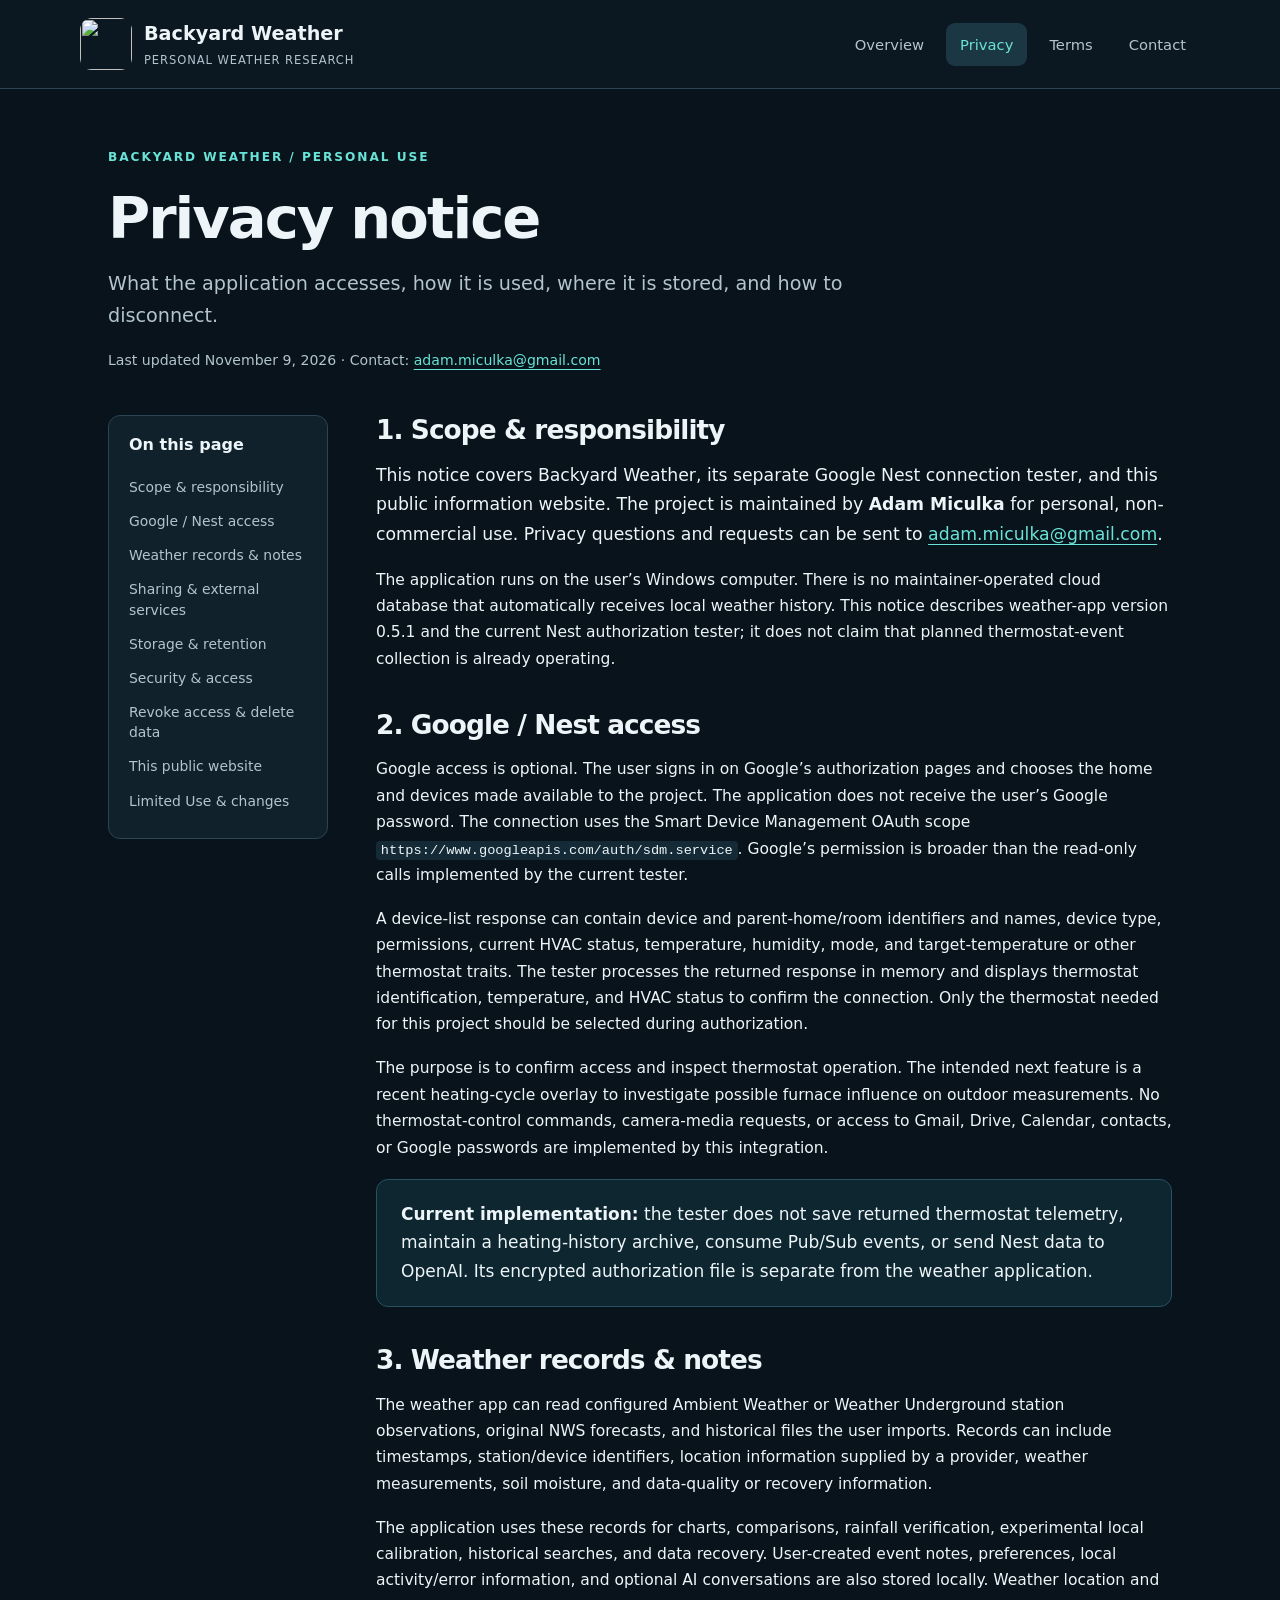
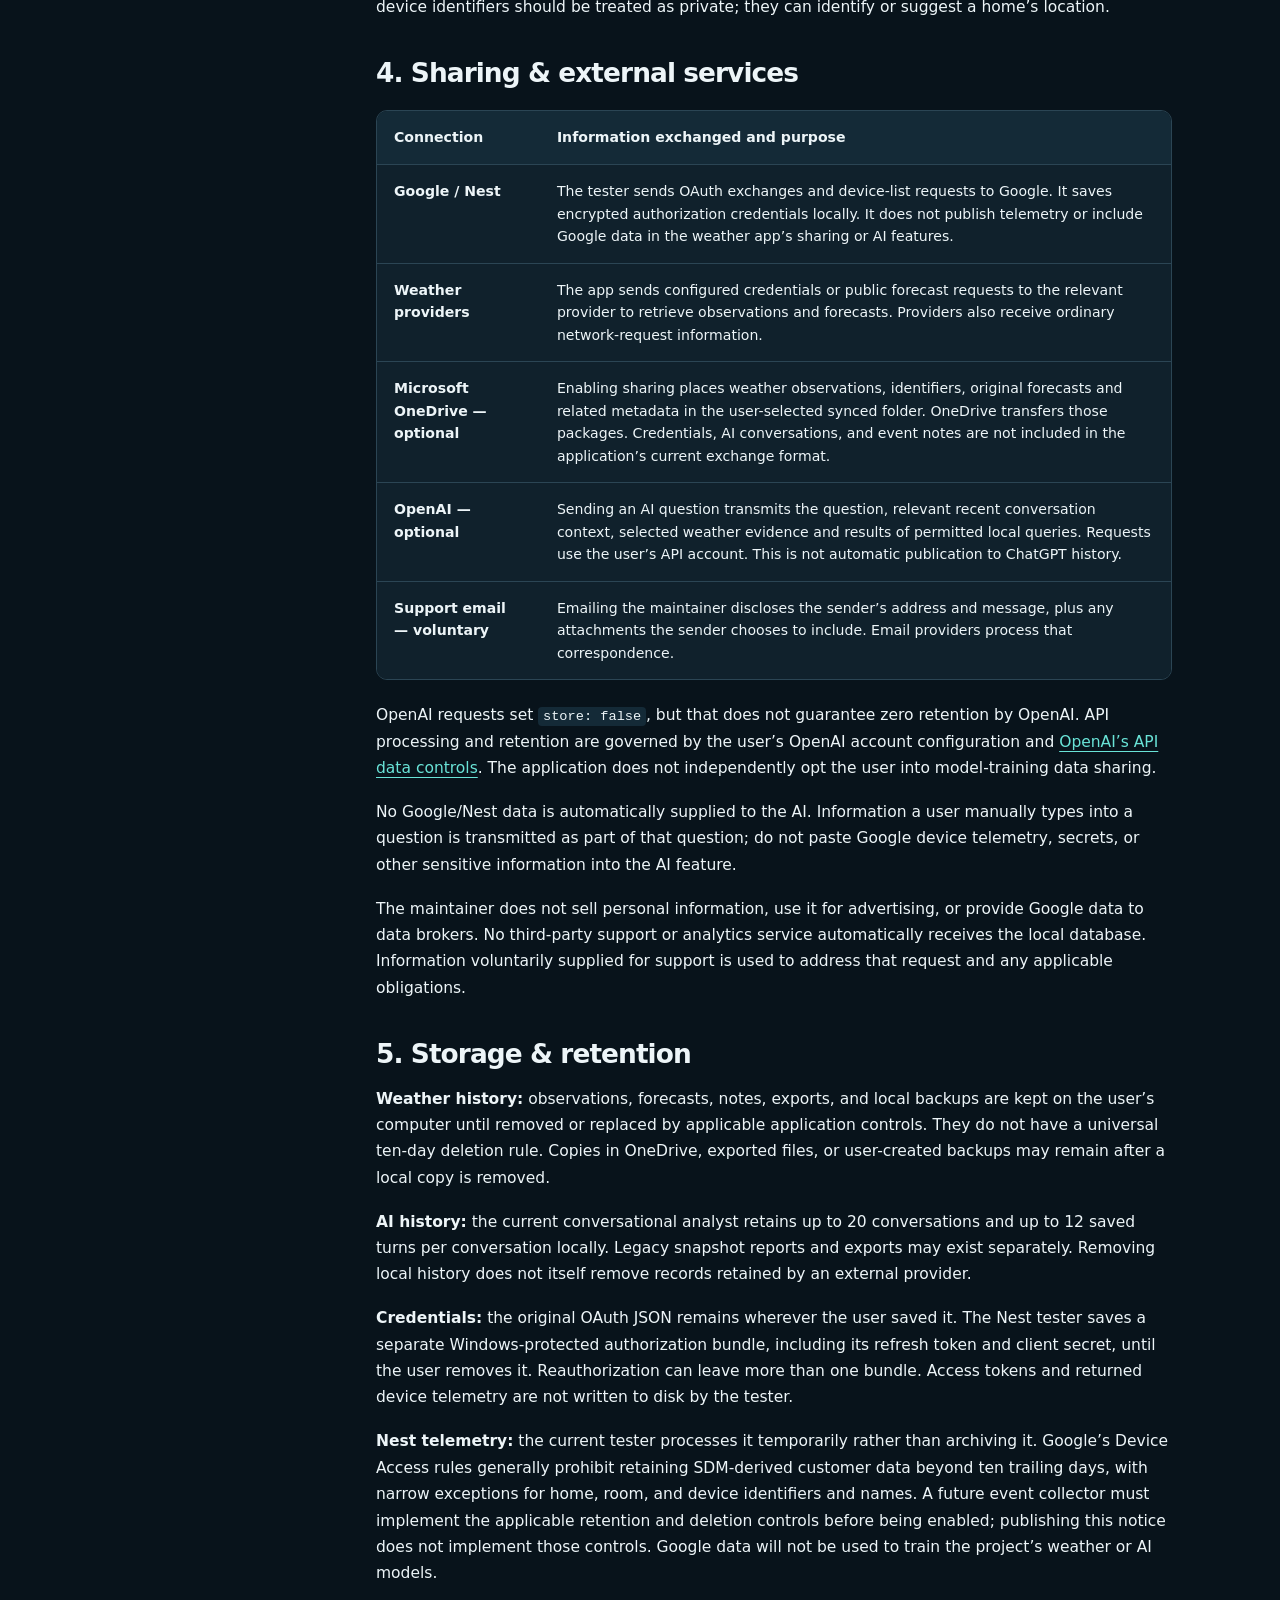
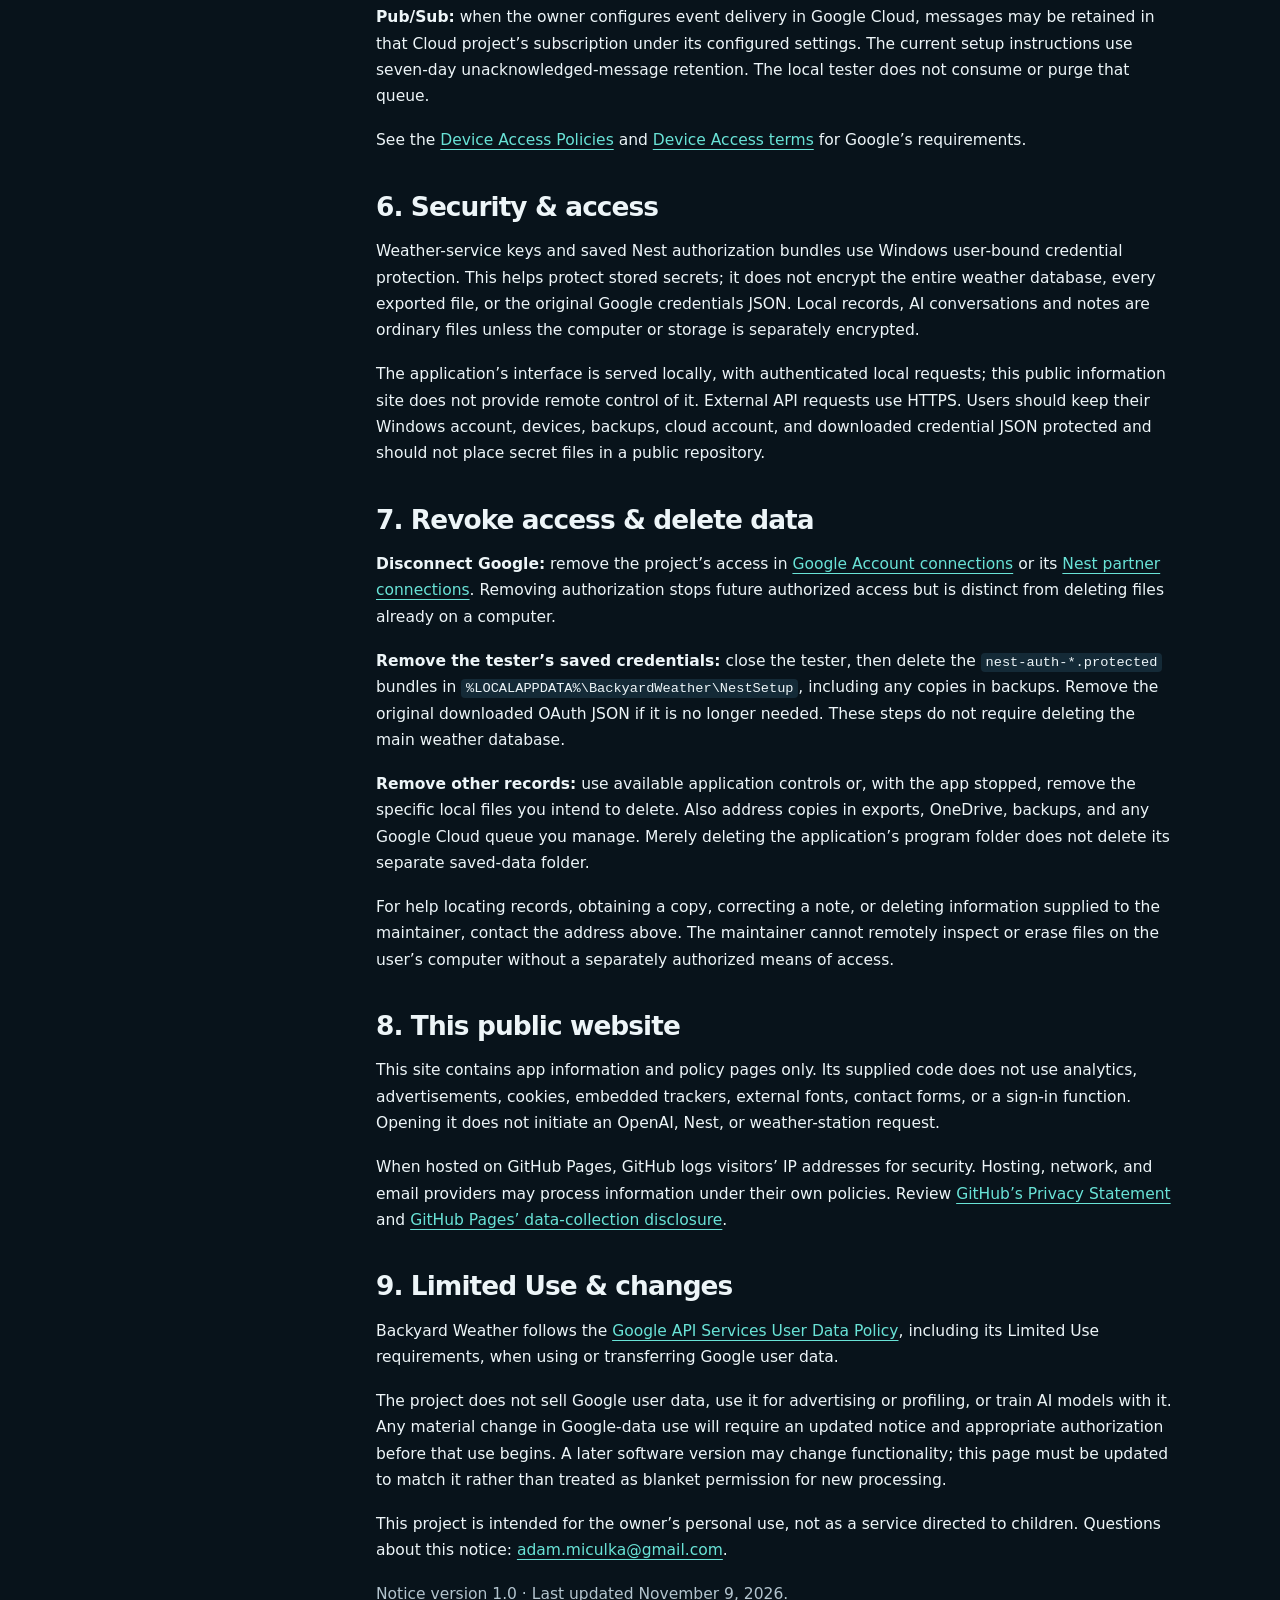
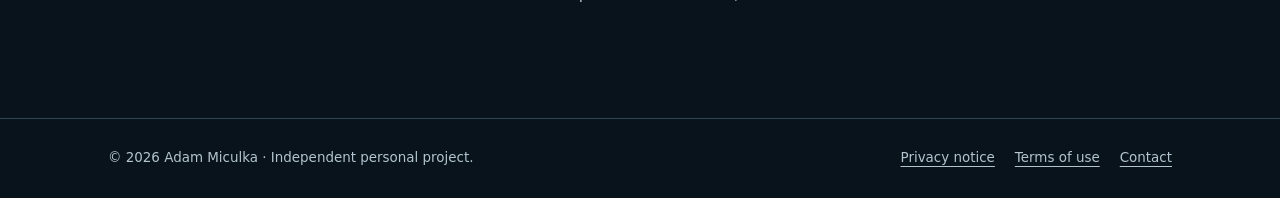
==== docs/privacy.html @ 98e19b98 "Add application-specific privacy notice and Google data disclosures" ====
<!doctype html>
<html lang="en">
<head>
<meta charset="utf-8">
<meta name="viewport" content="width=device-width, initial-scale=1">
<meta name="referrer" content="strict-origin-when-cross-origin">
<meta name="color-scheme" content="dark">
<meta name="description" content="Privacy practices for Backyard Weather, the personal Nest connection tester, optional OpenAI analysis and OneDrive weather-record sharing.">
<!-- SEARCH_CONSOLE_VERIFICATION: add only your actual Google verification meta tag here if using that method. -->
<title>Privacy notice · Backyard Weather</title>
<link rel="icon" type="image/webp" href="assets/backyard-weather-logo.webp">
<link rel="stylesheet" href="assets/site.css">
</head>
<body>
<a class="skip" href="#main">Skip to content</a>
<header><div class="bar"><a class="brand" href="index.html"><img src="assets/backyard-weather-logo.webp" width="52" height="52" alt=""><span>Backyard Weather<small>Personal weather research</small></span></a><nav class="nav" aria-label="Main navigation"><a href="index.html">Overview</a><a href="privacy.html" aria-current="page">Privacy</a><a href="terms.html">Terms</a><a href="index.html#contact">Contact</a></nav></div></header>
<main id="main"><div class="pagehead"><p class="eyebrow">Backyard Weather / Personal use</p><h1>Privacy notice</h1><p class="lead">What the application accesses, how it is used, where it is stored, and how to disconnect.</p><p class="meta">Last updated November 9, 2026 · Contact: <a href="mailto:adam.miculka@gmail.com">adam.miculka@gmail.com</a></p></div><div class="legal-layout"><aside class="toc" aria-label="On this page"><h2>On this page</h2><a href="#scope">Scope &amp; responsibility</a><a href="#google-data">Google / Nest access</a><a href="#weather-data">Weather records &amp; notes</a><a href="#sharing">Sharing &amp; external services</a><a href="#retention">Storage &amp; retention</a><a href="#security">Security &amp; access</a><a href="#choices">Revoke access &amp; delete data</a><a href="#website">This public website</a><a href="#limited-use">Limited Use &amp; changes</a></aside><article class="prose"><section id="scope" aria-labelledby="scope-heading"><h2 id="scope-heading">1. Scope &amp; responsibility</h2><p class="intro">This notice covers Backyard Weather, its separate Google Nest connection tester, and this public information website. The project is maintained by <strong>Adam Miculka</strong> for personal, non-commercial use. Privacy questions and requests can be sent to <a href="mailto:adam.miculka@gmail.com">adam.miculka@gmail.com</a>.</p><p>The application runs on the user’s Windows computer. There is no maintainer-operated cloud database that automatically receives local weather history. This notice describes weather-app version 0.5.1 and the current Nest authorization tester; it does not claim that planned thermostat-event collection is already operating.</p></section><section id="google-data" aria-labelledby="google-data-heading"><h2 id="google-data-heading">2. Google / Nest access</h2><p>Google access is optional. The user signs in on Google’s authorization pages and chooses the home and devices made available to the project. The application does not receive the user’s Google password. The connection uses the Smart Device Management OAuth scope <code>https://www.googleapis.com/auth/sdm.service</code>. Google’s permission is broader than the read-only calls implemented by the current tester.</p><p>A device-list response can contain device and parent-home/room identifiers and names, device type, permissions, current HVAC status, temperature, humidity, mode, and target-temperature or other thermostat traits. The tester processes the returned response in memory and displays thermostat identification, temperature, and HVAC status to confirm the connection. Only the thermostat needed for this project should be selected during authorization.</p><p>The purpose is to confirm access and inspect thermostat operation. The intended next feature is a recent heating-cycle overlay to investigate possible furnace influence on outdoor measurements. No thermostat-control commands, camera-media requests, or access to Gmail, Drive, Calendar, contacts, or Google passwords are implemented by this integration.</p><div class="note"><strong>Current implementation:</strong> the tester does not save returned thermostat telemetry, maintain a heating-history archive, consume Pub/Sub events, or send Nest data to OpenAI. Its encrypted authorization file is separate from the weather application.</div></section><section id="weather-data" aria-labelledby="weather-data-heading"><h2 id="weather-data-heading">3. Weather records &amp; notes</h2><p>The weather app can read configured Ambient Weather or Weather Underground station observations, original NWS forecasts, and historical files the user imports. Records can include timestamps, station/device identifiers, location information supplied by a provider, weather measurements, soil moisture, and data-quality or recovery information.</p><p>The application uses these records for charts, comparisons, rainfall verification, experimental local calibration, historical searches, and data recovery. User-created event notes, preferences, local activity/error information, and optional AI conversations are also stored locally. Weather location and device identifiers should be treated as private; they can identify or suggest a home’s location.</p></section><section id="sharing" aria-labelledby="sharing-heading"><h2 id="sharing-heading">4. Sharing &amp; external services</h2><div class="table-wrap"><table><thead><tr><th scope="col">Connection</th><th scope="col">Information exchanged and purpose</th></tr></thead><tbody>
<tr><td><strong>Google / Nest</strong></td><td>The tester sends OAuth exchanges and device-list requests to Google. It saves encrypted authorization credentials locally. It does not publish telemetry or include Google data in the weather app’s sharing or AI features.</td></tr>
<tr><td><strong>Weather providers</strong></td><td>The app sends configured credentials or public forecast requests to the relevant provider to retrieve observations and forecasts. Providers also receive ordinary network-request information.</td></tr>
<tr><td><strong>Microsoft OneDrive — optional</strong></td><td>Enabling sharing places weather observations, identifiers, original forecasts and related metadata in the user-selected synced folder. OneDrive transfers those packages. Credentials, AI conversations, and event notes are not included in the application’s current exchange format.</td></tr>
<tr><td><strong>OpenAI — optional</strong></td><td>Sending an AI question transmits the question, relevant recent conversation context, selected weather evidence and results of permitted local queries. Requests use the user’s API account. This is not automatic publication to ChatGPT history.</td></tr>
<tr><td><strong>Support email — voluntary</strong></td><td>Emailing the maintainer discloses the sender’s address and message, plus any attachments the sender chooses to include. Email providers process that correspondence.</td></tr>
</tbody></table></div><p>OpenAI requests set <code>store: false</code>, but that does not guarantee zero retention by OpenAI. API processing and retention are governed by the user’s OpenAI account configuration and <a href="https://developers.openai.com/api/docs/guides/your-data">OpenAI’s API data controls</a>. The application does not independently opt the user into model-training data sharing.</p><p>No Google/Nest data is automatically supplied to the AI. Information a user manually types into a question is transmitted as part of that question; do not paste Google device telemetry, secrets, or other sensitive information into the AI feature.</p><p>The maintainer does not sell personal information, use it for advertising, or provide Google data to data brokers. No third-party support or analytics service automatically receives the local database. Information voluntarily supplied for support is used to address that request and any applicable obligations.</p></section><section id="retention" aria-labelledby="retention-heading"><h2 id="retention-heading">5. Storage &amp; retention</h2><p><strong>Weather history:</strong> observations, forecasts, notes, exports, and local backups are kept on the user’s computer until removed or replaced by applicable application controls. They do not have a universal ten-day deletion rule. Copies in OneDrive, exported files, or user-created backups may remain after a local copy is removed.</p><p><strong>AI history:</strong> the current conversational analyst retains up to 20 conversations and up to 12 saved turns per conversation locally. Legacy snapshot reports and exports may exist separately. Removing local history does not itself remove records retained by an external provider.</p><p><strong>Credentials:</strong> the original OAuth JSON remains wherever the user saved it. The Nest tester saves a separate Windows-protected authorization bundle, including its refresh token and client secret, until the user removes it. Reauthorization can leave more than one bundle. Access tokens and returned device telemetry are not written to disk by the tester.</p><p><strong>Nest telemetry:</strong> the current tester processes it temporarily rather than archiving it. Google’s Device Access rules generally prohibit retaining SDM-derived customer data beyond ten trailing days, with narrow exceptions for home, room, and device identifiers and names. A future event collector must implement the applicable retention and deletion controls before being enabled; publishing this notice does not implement those controls. Google data will not be used to train the project’s weather or AI models.</p><p><strong>Pub/Sub:</strong> when the owner configures event delivery in Google Cloud, messages may be retained in that Cloud project’s subscription under its configured settings. The current setup instructions use seven-day unacknowledged-message retention. The local tester does not consume or purge that queue.</p><p>See the <a href="https://developers.google.com/nest/device-access/policies">Device Access Policies</a> and <a href="https://developers.google.com/nest/device-access/project/tos">Device Access terms</a> for Google’s requirements.</p></section><section id="security" aria-labelledby="security-heading"><h2 id="security-heading">6. Security &amp; access</h2><p>Weather-service keys and saved Nest authorization bundles use Windows user-bound credential protection. This helps protect stored secrets; it does not encrypt the entire weather database, every exported file, or the original Google credentials JSON. Local records, AI conversations and notes are ordinary files unless the computer or storage is separately encrypted.</p><p>The application’s interface is served locally, with authenticated local requests; this public information site does not provide remote control of it. External API requests use HTTPS. Users should keep their Windows account, devices, backups, cloud account, and downloaded credential JSON protected and should not place secret files in a public repository.</p></section><section id="choices" aria-labelledby="choices-heading"><h2 id="choices-heading">7. Revoke access &amp; delete data</h2><p><strong>Disconnect Google:</strong> remove the project’s access in <a href="https://myaccount.google.com/connections">Google Account connections</a> or its <a href="https://nestservices.google.com/partnerconnections">Nest partner connections</a>. Removing authorization stops future authorized access but is distinct from deleting files already on a computer.</p><p><strong>Remove the tester’s saved credentials:</strong> close the tester, then delete the <code>nest-auth-*.protected</code> bundles in <code>%LOCALAPPDATA%\BackyardWeather\NestSetup</code>, including any copies in backups. Remove the original downloaded OAuth JSON if it is no longer needed. These steps do not require deleting the main weather database.</p><p><strong>Remove other records:</strong> use available application controls or, with the app stopped, remove the specific local files you intend to delete. Also address copies in exports, OneDrive, backups, and any Google Cloud queue you manage. Merely deleting the application’s program folder does not delete its separate saved-data folder.</p><p>For help locating records, obtaining a copy, correcting a note, or deleting information supplied to the maintainer, contact the address above. The maintainer cannot remotely inspect or erase files on the user’s computer without a separately authorized means of access.</p></section><section id="website" aria-labelledby="website-heading"><h2 id="website-heading">8. This public website</h2><p>This site contains app information and policy pages only. Its supplied code does not use analytics, advertisements, cookies, embedded trackers, external fonts, contact forms, or a sign-in function. Opening it does not initiate an OpenAI, Nest, or weather-station request.</p><p>When hosted on GitHub Pages, GitHub logs visitors’ IP addresses for security. Hosting, network, and email providers may process information under their own policies. Review <a href="https://docs.github.com/en/site-policy/privacy-policies/github-general-privacy-statement">GitHub’s Privacy Statement</a> and <a href="https://docs.github.com/en/pages/getting-started-with-github-pages/what-is-github-pages#data-collection">GitHub Pages’ data-collection disclosure</a>.</p></section><section id="limited-use" aria-labelledby="limited-use-heading"><h2 id="limited-use-heading">9. Limited Use &amp; changes</h2><p>Backyard Weather follows the <a href="https://developers.google.com/terms/api-services-user-data-policy">Google API Services User Data Policy</a>, including its Limited Use requirements, when using or transferring Google user data.</p><p>The project does not sell Google user data, use it for advertising or profiling, or train AI models with it. Any material change in Google-data use will require an updated notice and appropriate authorization before that use begins. A later software version may change functionality; this page must be updated to match it rather than treated as blanket permission for new processing.</p><p>This project is intended for the owner’s personal use, not as a service directed to children. Questions about this notice: <a href="mailto:adam.miculka@gmail.com">adam.miculka@gmail.com</a>.</p><p class="small muted">Notice version 1.0 · Last updated November 9, 2026.</p></section></article></div></main>
<footer><div class="inner"><span>© 2026 Adam Miculka · Independent personal project.</span><nav class="footlinks" aria-label="Footer navigation"><a href="privacy.html">Privacy notice</a><a href="terms.html">Terms of use</a><a href="index.html#contact">Contact</a></nav></div></footer>
</body></html>
---- docs/assets/site.css ----
:root{color-scheme:dark;--bg:#08131b;--panel:#10212c;--panel2:#142a37;--text:#edf5f8;--muted:#b3c4ce;--line:#2b4554;--accent:#69e3d7;--accent2:#8dd0ff;--warm:#f3ce8c;--shadow:0 24px 70px #0003}
*{box-sizing:border-box}html{scroll-behavior:smooth;scroll-padding-top:100px}body{margin:0;background:var(--bg);color:var(--text);font-family:Inter,ui-sans-serif,system-ui,-apple-system,"Segoe UI",sans-serif;line-height:1.7;font-size:17px}a{color:var(--accent);text-decoration-thickness:1px;text-underline-offset:4px}a:hover{text-decoration-thickness:2px}a:focus-visible,button:focus-visible,summary:focus-visible,input:focus-visible{outline:3px solid var(--warm);outline-offset:5px;border-radius:4px}img{max-width:100%;height:auto}p{margin:0 0 1.1rem}strong{font-weight:650}h1,h2,h3{line-height:1.15;letter-spacing:-.035em;margin:0 0 1rem}h1{font-size:clamp(2.5rem,5.4vw,4.5rem);max-width:900px;font-weight:730}h2{font-size:clamp(1.65rem,3vw,2.3rem)}h3{font-size:1.18rem;letter-spacing:-.015em}ul,ol{padding-left:1.3rem}li{margin:.5rem 0}code{font-size:.88em;background:var(--panel2);padding:.14em .35em;border-radius:4px;overflow-wrap:anywhere}main{max-width:1120px;margin:auto;padding:0 28px 72px}header{border-bottom:1px solid var(--line);background:#0b1822}header .bar{max-width:1176px;margin:auto;padding:18px 28px;display:flex;align-items:center;justify-content:space-between;gap:22px}.brand{display:flex;align-items:center;gap:12px;font-size:1.2rem;font-weight:720;color:var(--text);text-decoration:none}.brand img{width:52px;height:52px;border-radius:12px}.brand small{display:block;color:var(--muted);font-size:.72rem;font-weight:500;letter-spacing:.08em;text-transform:uppercase}.nav{display:flex;align-items:center;gap:8px;flex-wrap:wrap}.nav a{padding:9px 14px;color:var(--muted);border-radius:9px;text-decoration:none;font-size:.92rem}.nav a[aria-current=page]{background:#1c3744;color:var(--accent)}.nav a:hover{background:#16303d;color:var(--text)}.skip{position:absolute;left:16px;top:-100px;z-index:10;background:var(--accent);color:#06202a;padding:10px 18px}.skip:focus{top:12px}.hero{display:grid;grid-template-columns:minmax(0,1fr) 255px;align-items:center;gap:65px;padding:76px 0 42px}.eyebrow{font-size:.76rem;letter-spacing:.16em;text-transform:uppercase;color:var(--accent);font-weight:650;margin-bottom:18px}.lead{font-size:1.2rem;color:var(--muted);max-width:760px;line-height:1.65}.hero .logo{width:255px;border-radius:25%;box-shadow:var(--shadow)}.tags{display:flex;gap:9px;flex-wrap:wrap;margin:22px 0}.tag{font-size:.78rem;border:1px solid var(--line);border-radius:30px;padding:5px 12px;color:var(--muted)}.actions{display:flex;gap:12px;flex-wrap:wrap;margin:24px 0 0}.button{display:inline-flex;align-items:center;justify-content:center;padding:12px 19px;border-radius:9px;border:1px solid var(--line);font-weight:650;text-decoration:none;font-size:.95rem;color:var(--text);background:var(--panel)}.button.primary{background:var(--accent);color:#08232b;border-color:transparent}.status{padding:18px 22px;border:1px solid var(--line);border-left:3px solid var(--warm);border-radius:10px;background:var(--panel);font-size:.94rem;margin-bottom:44px}.status strong{color:var(--warm)}.section{margin-top:54px}.section-title{display:flex;justify-content:space-between;align-items:flex-end;gap:24px;margin-bottom:24px}.section-title p{max-width:460px;color:var(--muted);margin:0;font-size:.96rem}.grid{display:grid;grid-template-columns:repeat(3,minmax(0,1fr));gap:16px}.card{background:linear-gradient(130deg,var(--panel2),var(--panel));border:1px solid var(--line);border-radius:14px;padding:26px}.card .number{display:block;color:var(--accent);font-size:.8rem;font-weight:700;margin-bottom:18px;letter-spacing:.1em}.card p{font-size:.95rem;color:var(--muted);margin-bottom:0}.two-col{display:grid;grid-template-columns:1fr 1fr;gap:30px}.box{background:var(--panel);padding:27px;border:1px solid var(--line);border-radius:14px}.box p:last-child{margin-bottom:0}.box h3{color:var(--accent2)}.note{padding:20px 24px;background:#0d2630;border:1px solid #285161;border-radius:12px}.note p:last-child{margin:0}.owner{display:flex;justify-content:space-between;align-items:center;gap:20px;border-top:1px solid var(--line);padding-top:30px;margin-top:45px}.owner p{margin:0;font-size:.94rem;color:var(--muted)}.owner strong{color:var(--text)}footer{border-top:1px solid var(--line);color:var(--muted);font-size:.84rem}footer .inner{max-width:1120px;padding:28px;margin:auto;display:flex;justify-content:space-between;gap:20px;flex-wrap:wrap}.footlinks{display:flex;flex-wrap:wrap;gap:20px}footer a{color:var(--muted)}.pagehead{padding:58px 0 24px}.pagehead h1{font-size:clamp(2.5rem,5vw,3.6rem)}.meta{color:var(--muted);font-size:.88rem}.legal-layout{display:grid;grid-template-columns:220px minmax(0,1fr);gap:48px;align-items:start}.toc{position:sticky;top:28px;border:1px solid var(--line);border-radius:12px;padding:20px;background:var(--panel)}.toc h2{font-size:1rem;letter-spacing:0}.toc a{display:block;font-size:.87rem;line-height:1.45;color:var(--muted);padding:7px 0;text-decoration:none}.toc a:hover{color:var(--accent);text-decoration:underline}.prose{max-width:800px}.prose section{margin:0 0 38px}.prose h2{font-size:1.65rem;margin-bottom:16px}.prose h3{font-size:1.1rem;margin-top:22px}.prose p,.prose li{font-size:.97rem}.prose .intro{font-size:1.08rem}.table-wrap{overflow:auto;border:1px solid var(--line);border-radius:11px;margin:22px 0}table{width:100%;border-collapse:collapse;font-size:.88rem;line-height:1.6}td,th{padding:15px 17px;text-align:left;vertical-align:top;border-bottom:1px solid var(--line)}th{background:var(--panel2)}td{background:var(--panel)}tr:last-child td{border-bottom:0}details{border:1px solid var(--line);border-radius:10px;padding:18px 22px;margin:16px 0;background:var(--panel)}summary{cursor:pointer;font-weight:650;color:var(--accent2)}details[open] summary{margin-bottom:14px}.provider-links{display:flex;flex-wrap:wrap;gap:8px 20px;font-size:.89rem}.muted{color:var(--muted)}.small{font-size:.88rem}.legal-callout{margin:0 0 30px}.contact-link{overflow-wrap:anywhere}
@media(max-width:900px){.hero{gap:30px;grid-template-columns:1fr 190px}.hero .logo{width:190px}.legal-layout{grid-template-columns:1fr;gap:25px}.toc{position:static;display:flex;flex-wrap:wrap;gap:2px 18px}.toc h2{flex-basis:100%;margin-bottom:6px}.toc a{padding:4px 0}.grid{gap:12px}.card{padding:22px}.section-title{display:block}.section-title p{margin-top:12px}}
@media(max-width:650px){body{font-size:16px}header .bar{padding:14px 20px;align-items:flex-start;flex-direction:column;gap:12px}.brand img{width:44px;height:44px}.nav{gap:4px;width:100%}.nav a{padding:8px 11px;font-size:.9rem}main{padding:0 20px 45px}.hero{display:flex;flex-direction:column-reverse;align-items:flex-start;gap:25px;padding:34px 0}.hero .logo{width:100px;border-radius:24px}.hero h1{font-size:2.8rem}.lead{font-size:1.05rem}.grid,.two-col{grid-template-columns:1fr}.section{margin-top:36px}.status{padding:16px 18px;margin-bottom:30px}.owner{display:block}.owner .button{margin-top:18px}.box{padding:22px}.pagehead{padding:35px 0 20px}.toc{padding:18px}.prose h2{font-size:1.5rem}.table-wrap{margin-left:0;margin-right:0}th,td{padding:12px}.actions{gap:10px}.actions .button{flex:1}.legal-callout{padding:18px}footer .inner{padding:23px 20px}.footlinks{gap:14px}}
@media(prefers-reduced-motion:reduce){html{scroll-behavior:auto}}
@media print{body{background:#fff;color:#111;font-size:11pt}.nav,.toc,.skip,.hero .logo{display:none}header,footer{background:white;border-color:#ccc}.brand,.brand small,.meta,.lead,.muted,.owner p,footer,a{color:#222!important}.legal-layout{display:block}main{padding:0;max-width:none}.box,.card,.note,.status,td,th{background:white;border-color:#bbb;color:#111}.pagehead{padding:28px 0}.prose{max-width:none}.prose h2{break-after:avoid}section,table{break-inside:avoid}a{text-decoration:underline}.button{border:1px solid #aaa;background:white!important;color:#111!important}.eyebrow,.status strong,.box h3{color:#222}}
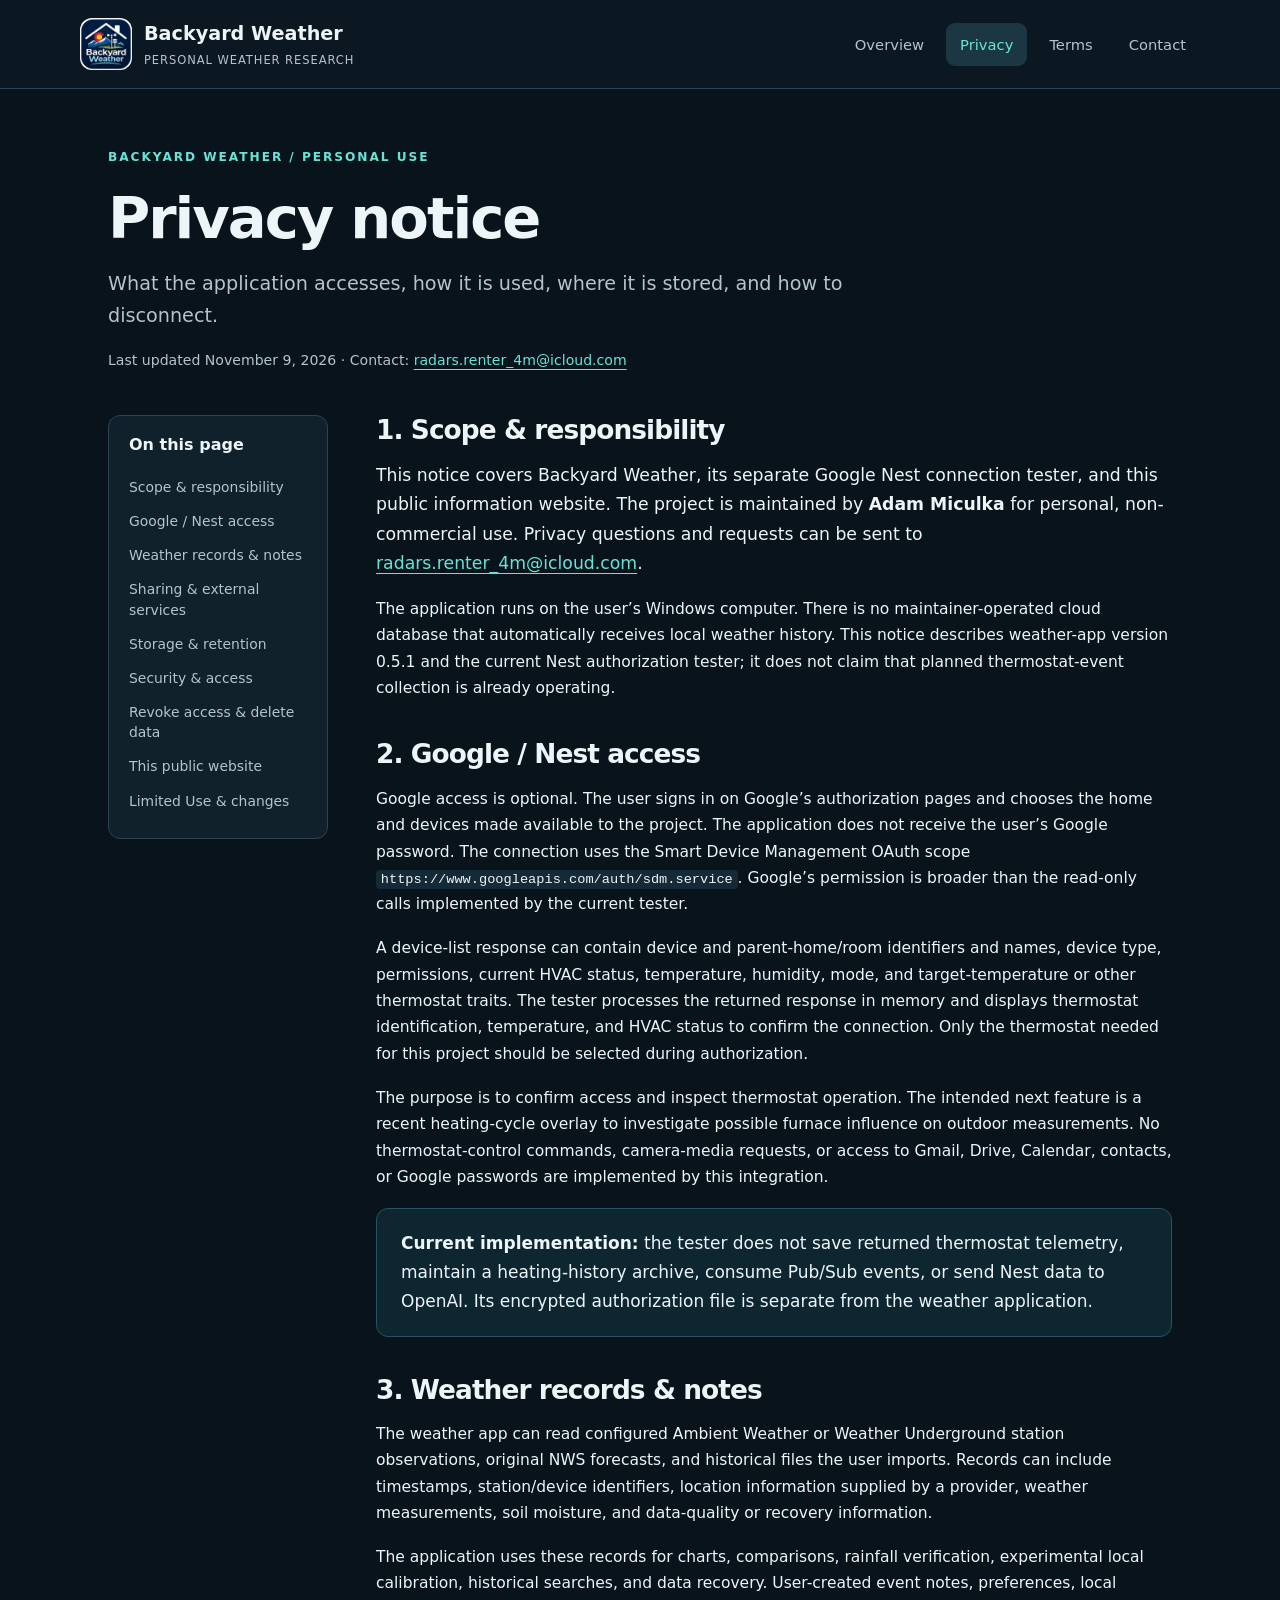
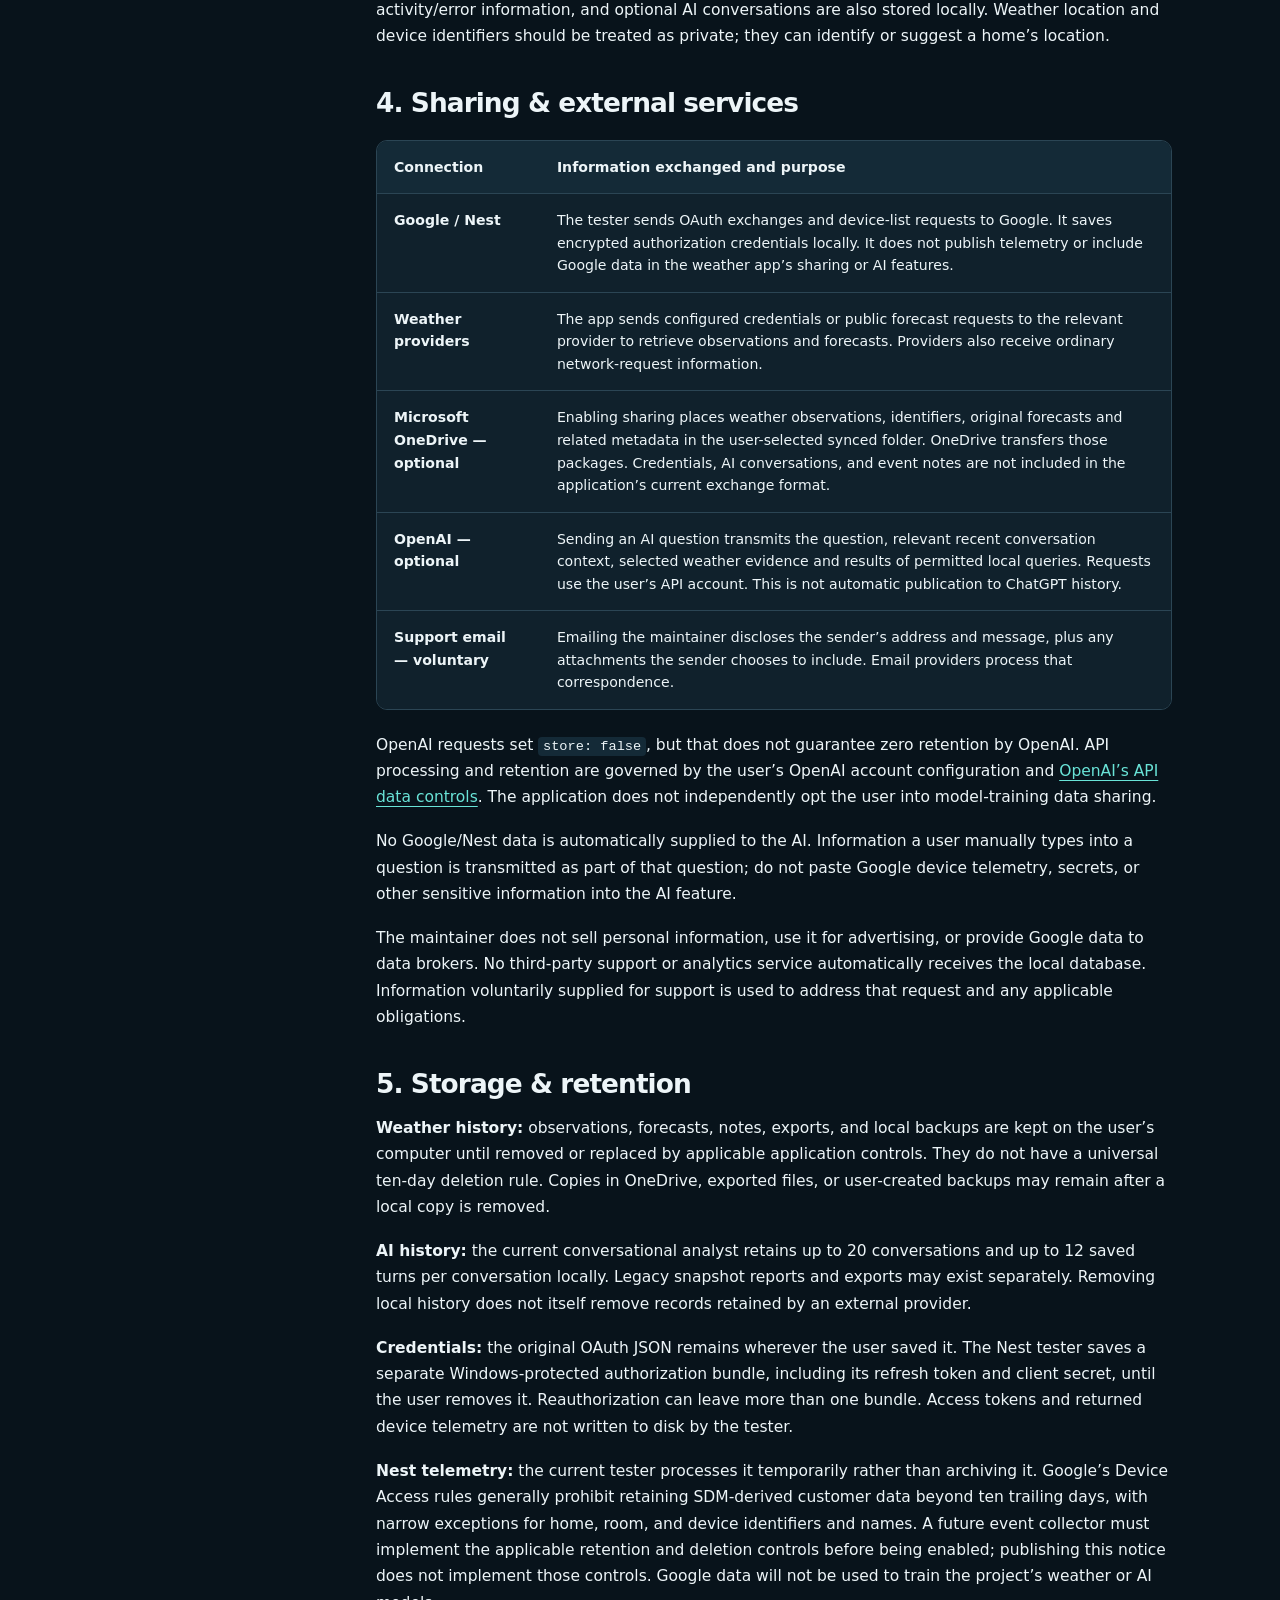
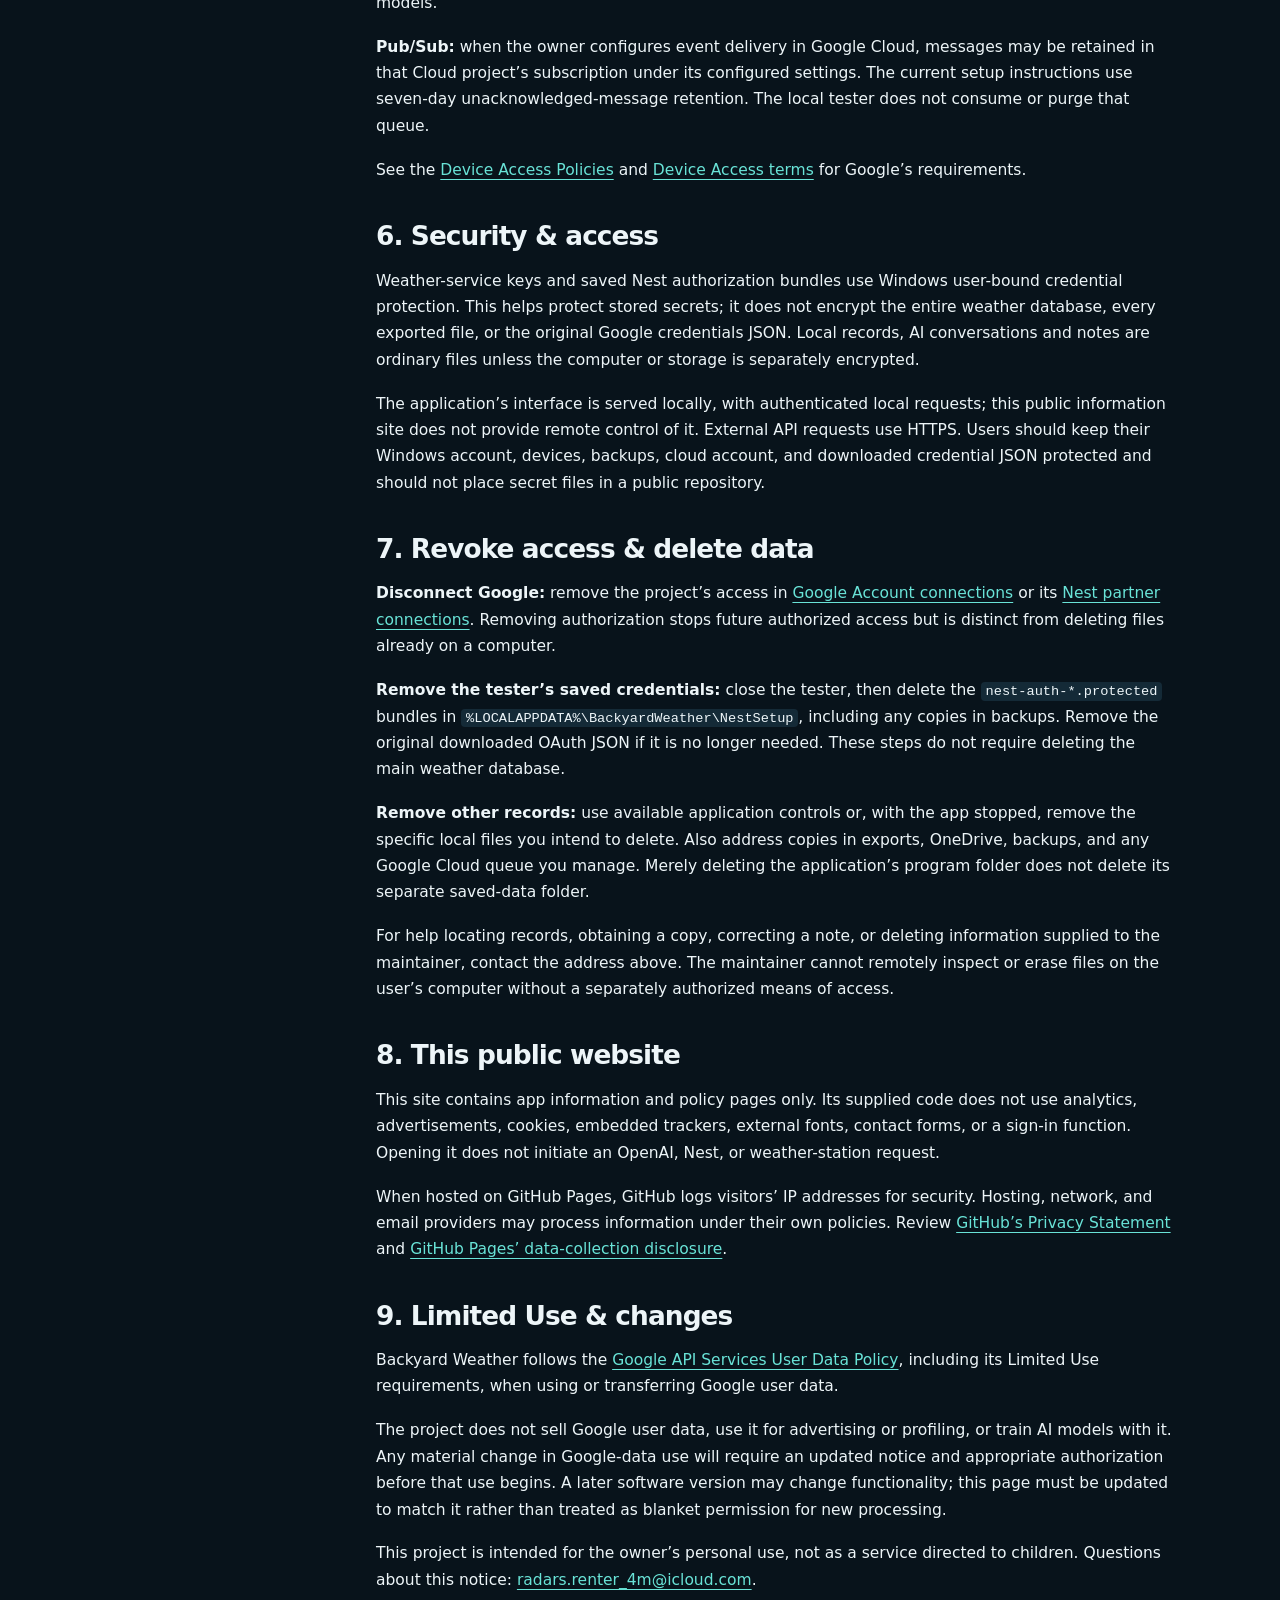
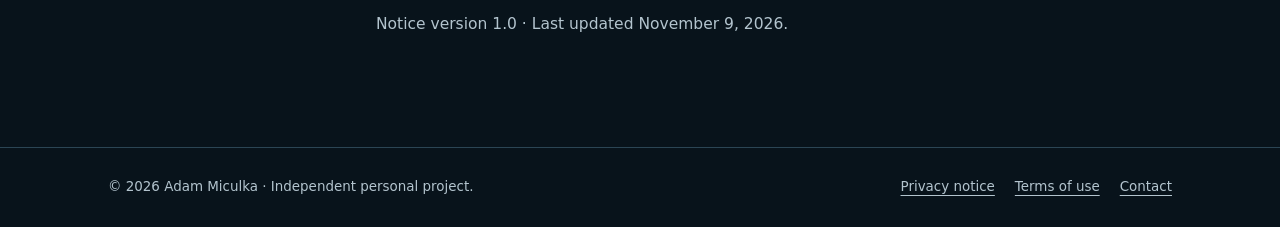
==== commit 496586be: "Replace privacy-contact email with forwarding alias" ====
--- a/docs/privacy.html
+++ b/docs/privacy.html
@@ -14,12 +14,12 @@
 <body>
 <a class="skip" href="#main">Skip to content</a>
 <header><div class="bar"><a class="brand" href="index.html"><img src="assets/backyard-weather-logo.webp" width="52" height="52" alt=""><span>Backyard Weather<small>Personal weather research</small></span></a><nav class="nav" aria-label="Main navigation"><a href="index.html">Overview</a><a href="privacy.html" aria-current="page">Privacy</a><a href="terms.html">Terms</a><a href="index.html#contact">Contact</a></nav></div></header>
-<main id="main"><div class="pagehead"><p class="eyebrow">Backyard Weather / Personal use</p><h1>Privacy notice</h1><p class="lead">What the application accesses, how it is used, where it is stored, and how to disconnect.</p><p class="meta">Last updated November 9, 2026 · Contact: <a href="mailto:adam.miculka@gmail.com">adam.miculka@gmail.com</a></p></div><div class="legal-layout"><aside class="toc" aria-label="On this page"><h2>On this page</h2><a href="#scope">Scope &amp; responsibility</a><a href="#google-data">Google / Nest access</a><a href="#weather-data">Weather records &amp; notes</a><a href="#sharing">Sharing &amp; external services</a><a href="#retention">Storage &amp; retention</a><a href="#security">Security &amp; access</a><a href="#choices">Revoke access &amp; delete data</a><a href="#website">This public website</a><a href="#limited-use">Limited Use &amp; changes</a></aside><article class="prose"><section id="scope" aria-labelledby="scope-heading"><h2 id="scope-heading">1. Scope &amp; responsibility</h2><p class="intro">This notice covers Backyard Weather, its separate Google Nest connection tester, and this public information website. The project is maintained by <strong>Adam Miculka</strong> for personal, non-commercial use. Privacy questions and requests can be sent to <a href="mailto:adam.miculka@gmail.com">adam.miculka@gmail.com</a>.</p><p>The application runs on the user’s Windows computer. There is no maintainer-operated cloud database that automatically receives local weather history. This notice describes weather-app version 0.5.1 and the current Nest authorization tester; it does not claim that planned thermostat-event collection is already operating.</p></section><section id="google-data" aria-labelledby="google-data-heading"><h2 id="google-data-heading">2. Google / Nest access</h2><p>Google access is optional. The user signs in on Google’s authorization pages and chooses the home and devices made available to the project. The application does not receive the user’s Google password. The connection uses the Smart Device Management OAuth scope <code>https://www.googleapis.com/auth/sdm.service</code>. Google’s permission is broader than the read-only calls implemented by the current tester.</p><p>A device-list response can contain device and parent-home/room identifiers and names, device type, permissions, current HVAC status, temperature, humidity, mode, and target-temperature or other thermostat traits. The tester processes the returned response in memory and displays thermostat identification, temperature, and HVAC status to confirm the connection. Only the thermostat needed for this project should be selected during authorization.</p><p>The purpose is to confirm access and inspect thermostat operation. The intended next feature is a recent heating-cycle overlay to investigate possible furnace influence on outdoor measurements. No thermostat-control commands, camera-media requests, or access to Gmail, Drive, Calendar, contacts, or Google passwords are implemented by this integration.</p><div class="note"><strong>Current implementation:</strong> the tester does not save returned thermostat telemetry, maintain a heating-history archive, consume Pub/Sub events, or send Nest data to OpenAI. Its encrypted authorization file is separate from the weather application.</div></section><section id="weather-data" aria-labelledby="weather-data-heading"><h2 id="weather-data-heading">3. Weather records &amp; notes</h2><p>The weather app can read configured Ambient Weather or Weather Underground station observations, original NWS forecasts, and historical files the user imports. Records can include timestamps, station/device identifiers, location information supplied by a provider, weather measurements, soil moisture, and data-quality or recovery information.</p><p>The application uses these records for charts, comparisons, rainfall verification, experimental local calibration, historical searches, and data recovery. User-created event notes, preferences, local activity/error information, and optional AI conversations are also stored locally. Weather location and device identifiers should be treated as private; they can identify or suggest a home’s location.</p></section><section id="sharing" aria-labelledby="sharing-heading"><h2 id="sharing-heading">4. Sharing &amp; external services</h2><div class="table-wrap"><table><thead><tr><th scope="col">Connection</th><th scope="col">Information exchanged and purpose</th></tr></thead><tbody>
+<main id="main"><div class="pagehead"><p class="eyebrow">Backyard Weather / Personal use</p><h1>Privacy notice</h1><p class="lead">What the application accesses, how it is used, where it is stored, and how to disconnect.</p><p class="meta">Last updated November 9, 2026 · Contact: <a href="mailto:radars.renter_4m@icloud.com">radars.renter_4m@icloud.com</a></p></div><div class="legal-layout"><aside class="toc" aria-label="On this page"><h2>On this page</h2><a href="#scope">Scope &amp; responsibility</a><a href="#google-data">Google / Nest access</a><a href="#weather-data">Weather records &amp; notes</a><a href="#sharing">Sharing &amp; external services</a><a href="#retention">Storage &amp; retention</a><a href="#security">Security &amp; access</a><a href="#choices">Revoke access &amp; delete data</a><a href="#website">This public website</a><a href="#limited-use">Limited Use &amp; changes</a></aside><article class="prose"><section id="scope" aria-labelledby="scope-heading"><h2 id="scope-heading">1. Scope &amp; responsibility</h2><p class="intro">This notice covers Backyard Weather, its separate Google Nest connection tester, and this public information website. The project is maintained by <strong>Adam Miculka</strong> for personal, non-commercial use. Privacy questions and requests can be sent to <a href="mailto:radars.renter_4m@icloud.com">radars.renter_4m@icloud.com</a>.</p><p>The application runs on the user’s Windows computer. There is no maintainer-operated cloud database that automatically receives local weather history. This notice describes weather-app version 0.5.1 and the current Nest authorization tester; it does not claim that planned thermostat-event collection is already operating.</p></section><section id="google-data" aria-labelledby="google-data-heading"><h2 id="google-data-heading">2. Google / Nest access</h2><p>Google access is optional. The user signs in on Google’s authorization pages and chooses the home and devices made available to the project. The application does not receive the user’s Google password. The connection uses the Smart Device Management OAuth scope <code>https://www.googleapis.com/auth/sdm.service</code>. Google’s permission is broader than the read-only calls implemented by the current tester.</p><p>A device-list response can contain device and parent-home/room identifiers and names, device type, permissions, current HVAC status, temperature, humidity, mode, and target-temperature or other thermostat traits. The tester processes the returned response in memory and displays thermostat identification, temperature, and HVAC status to confirm the connection. Only the thermostat needed for this project should be selected during authorization.</p><p>The purpose is to confirm access and inspect thermostat operation. The intended next feature is a recent heating-cycle overlay to investigate possible furnace influence on outdoor measurements. No thermostat-control commands, camera-media requests, or access to Gmail, Drive, Calendar, contacts, or Google passwords are implemented by this integration.</p><div class="note"><strong>Current implementation:</strong> the tester does not save returned thermostat telemetry, maintain a heating-history archive, consume Pub/Sub events, or send Nest data to OpenAI. Its encrypted authorization file is separate from the weather application.</div></section><section id="weather-data" aria-labelledby="weather-data-heading"><h2 id="weather-data-heading">3. Weather records &amp; notes</h2><p>The weather app can read configured Ambient Weather or Weather Underground station observations, original NWS forecasts, and historical files the user imports. Records can include timestamps, station/device identifiers, location information supplied by a provider, weather measurements, soil moisture, and data-quality or recovery information.</p><p>The application uses these records for charts, comparisons, rainfall verification, experimental local calibration, historical searches, and data recovery. User-created event notes, preferences, local activity/error information, and optional AI conversations are also stored locally. Weather location and device identifiers should be treated as private; they can identify or suggest a home’s location.</p></section><section id="sharing" aria-labelledby="sharing-heading"><h2 id="sharing-heading">4. Sharing &amp; external services</h2><div class="table-wrap"><table><thead><tr><th scope="col">Connection</th><th scope="col">Information exchanged and purpose</th></tr></thead><tbody>
 <tr><td><strong>Google / Nest</strong></td><td>The tester sends OAuth exchanges and device-list requests to Google. It saves encrypted authorization credentials locally. It does not publish telemetry or include Google data in the weather app’s sharing or AI features.</td></tr>
 <tr><td><strong>Weather providers</strong></td><td>The app sends configured credentials or public forecast requests to the relevant provider to retrieve observations and forecasts. Providers also receive ordinary network-request information.</td></tr>
 <tr><td><strong>Microsoft OneDrive — optional</strong></td><td>Enabling sharing places weather observations, identifiers, original forecasts and related metadata in the user-selected synced folder. OneDrive transfers those packages. Credentials, AI conversations, and event notes are not included in the application’s current exchange format.</td></tr>
 <tr><td><strong>OpenAI — optional</strong></td><td>Sending an AI question transmits the question, relevant recent conversation context, selected weather evidence and results of permitted local queries. Requests use the user’s API account. This is not automatic publication to ChatGPT history.</td></tr>
 <tr><td><strong>Support email — voluntary</strong></td><td>Emailing the maintainer discloses the sender’s address and message, plus any attachments the sender chooses to include. Email providers process that correspondence.</td></tr>
-</tbody></table></div><p>OpenAI requests set <code>store: false</code>, but that does not guarantee zero retention by OpenAI. API processing and retention are governed by the user’s OpenAI account configuration and <a href="https://developers.openai.com/api/docs/guides/your-data">OpenAI’s API data controls</a>. The application does not independently opt the user into model-training data sharing.</p><p>No Google/Nest data is automatically supplied to the AI. Information a user manually types into a question is transmitted as part of that question; do not paste Google device telemetry, secrets, or other sensitive information into the AI feature.</p><p>The maintainer does not sell personal information, use it for advertising, or provide Google data to data brokers. No third-party support or analytics service automatically receives the local database. Information voluntarily supplied for support is used to address that request and any applicable obligations.</p></section><section id="retention" aria-labelledby="retention-heading"><h2 id="retention-heading">5. Storage &amp; retention</h2><p><strong>Weather history:</strong> observations, forecasts, notes, exports, and local backups are kept on the user’s computer until removed or replaced by applicable application controls. They do not have a universal ten-day deletion rule. Copies in OneDrive, exported files, or user-created backups may remain after a local copy is removed.</p><p><strong>AI history:</strong> the current conversational analyst retains up to 20 conversations and up to 12 saved turns per conversation locally. Legacy snapshot reports and exports may exist separately. Removing local history does not itself remove records retained by an external provider.</p><p><strong>Credentials:</strong> the original OAuth JSON remains wherever the user saved it. The Nest tester saves a separate Windows-protected authorization bundle, including its refresh token and client secret, until the user removes it. Reauthorization can leave more than one bundle. Access tokens and returned device telemetry are not written to disk by the tester.</p><p><strong>Nest telemetry:</strong> the current tester processes it temporarily rather than archiving it. Google’s Device Access rules generally prohibit retaining SDM-derived customer data beyond ten trailing days, with narrow exceptions for home, room, and device identifiers and names. A future event collector must implement the applicable retention and deletion controls before being enabled; publishing this notice does not implement those controls. Google data will not be used to train the project’s weather or AI models.</p><p><strong>Pub/Sub:</strong> when the owner configures event delivery in Google Cloud, messages may be retained in that Cloud project’s subscription under its configured settings. The current setup instructions use seven-day unacknowledged-message retention. The local tester does not consume or purge that queue.</p><p>See the <a href="https://developers.google.com/nest/device-access/policies">Device Access Policies</a> and <a href="https://developers.google.com/nest/device-access/project/tos">Device Access terms</a> for Google’s requirements.</p></section><section id="security" aria-labelledby="security-heading"><h2 id="security-heading">6. Security &amp; access</h2><p>Weather-service keys and saved Nest authorization bundles use Windows user-bound credential protection. This helps protect stored secrets; it does not encrypt the entire weather database, every exported file, or the original Google credentials JSON. Local records, AI conversations and notes are ordinary files unless the computer or storage is separately encrypted.</p><p>The application’s interface is served locally, with authenticated local requests; this public information site does not provide remote control of it. External API requests use HTTPS. Users should keep their Windows account, devices, backups, cloud account, and downloaded credential JSON protected and should not place secret files in a public repository.</p></section><section id="choices" aria-labelledby="choices-heading"><h2 id="choices-heading">7. Revoke access &amp; delete data</h2><p><strong>Disconnect Google:</strong> remove the project’s access in <a href="https://myaccount.google.com/connections">Google Account connections</a> or its <a href="https://nestservices.google.com/partnerconnections">Nest partner connections</a>. Removing authorization stops future authorized access but is distinct from deleting files already on a computer.</p><p><strong>Remove the tester’s saved credentials:</strong> close the tester, then delete the <code>nest-auth-*.protected</code> bundles in <code>%LOCALAPPDATA%\BackyardWeather\NestSetup</code>, including any copies in backups. Remove the original downloaded OAuth JSON if it is no longer needed. These steps do not require deleting the main weather database.</p><p><strong>Remove other records:</strong> use available application controls or, with the app stopped, remove the specific local files you intend to delete. Also address copies in exports, OneDrive, backups, and any Google Cloud queue you manage. Merely deleting the application’s program folder does not delete its separate saved-data folder.</p><p>For help locating records, obtaining a copy, correcting a note, or deleting information supplied to the maintainer, contact the address above. The maintainer cannot remotely inspect or erase files on the user’s computer without a separately authorized means of access.</p></section><section id="website" aria-labelledby="website-heading"><h2 id="website-heading">8. This public website</h2><p>This site contains app information and policy pages only. Its supplied code does not use analytics, advertisements, cookies, embedded trackers, external fonts, contact forms, or a sign-in function. Opening it does not initiate an OpenAI, Nest, or weather-station request.</p><p>When hosted on GitHub Pages, GitHub logs visitors’ IP addresses for security. Hosting, network, and email providers may process information under their own policies. Review <a href="https://docs.github.com/en/site-policy/privacy-policies/github-general-privacy-statement">GitHub’s Privacy Statement</a> and <a href="https://docs.github.com/en/pages/getting-started-with-github-pages/what-is-github-pages#data-collection">GitHub Pages’ data-collection disclosure</a>.</p></section><section id="limited-use" aria-labelledby="limited-use-heading"><h2 id="limited-use-heading">9. Limited Use &amp; changes</h2><p>Backyard Weather follows the <a href="https://developers.google.com/terms/api-services-user-data-policy">Google API Services User Data Policy</a>, including its Limited Use requirements, when using or transferring Google user data.</p><p>The project does not sell Google user data, use it for advertising or profiling, or train AI models with it. Any material change in Google-data use will require an updated notice and appropriate authorization before that use begins. A later software version may change functionality; this page must be updated to match it rather than treated as blanket permission for new processing.</p><p>This project is intended for the owner’s personal use, not as a service directed to children. Questions about this notice: <a href="mailto:adam.miculka@gmail.com">adam.miculka@gmail.com</a>.</p><p class="small muted">Notice version 1.0 · Last updated November 9, 2026.</p></section></article></div></main>
+</tbody></table></div><p>OpenAI requests set <code>store: false</code>, but that does not guarantee zero retention by OpenAI. API processing and retention are governed by the user’s OpenAI account configuration and <a href="https://developers.openai.com/api/docs/guides/your-data">OpenAI’s API data controls</a>. The application does not independently opt the user into model-training data sharing.</p><p>No Google/Nest data is automatically supplied to the AI. Information a user manually types into a question is transmitted as part of that question; do not paste Google device telemetry, secrets, or other sensitive information into the AI feature.</p><p>The maintainer does not sell personal information, use it for advertising, or provide Google data to data brokers. No third-party support or analytics service automatically receives the local database. Information voluntarily supplied for support is used to address that request and any applicable obligations.</p></section><section id="retention" aria-labelledby="retention-heading"><h2 id="retention-heading">5. Storage &amp; retention</h2><p><strong>Weather history:</strong> observations, forecasts, notes, exports, and local backups are kept on the user’s computer until removed or replaced by applicable application controls. They do not have a universal ten-day deletion rule. Copies in OneDrive, exported files, or user-created backups may remain after a local copy is removed.</p><p><strong>AI history:</strong> the current conversational analyst retains up to 20 conversations and up to 12 saved turns per conversation locally. Legacy snapshot reports and exports may exist separately. Removing local history does not itself remove records retained by an external provider.</p><p><strong>Credentials:</strong> the original OAuth JSON remains wherever the user saved it. The Nest tester saves a separate Windows-protected authorization bundle, including its refresh token and client secret, until the user removes it. Reauthorization can leave more than one bundle. Access tokens and returned device telemetry are not written to disk by the tester.</p><p><strong>Nest telemetry:</strong> the current tester processes it temporarily rather than archiving it. Google’s Device Access rules generally prohibit retaining SDM-derived customer data beyond ten trailing days, with narrow exceptions for home, room, and device identifiers and names. A future event collector must implement the applicable retention and deletion controls before being enabled; publishing this notice does not implement those controls. Google data will not be used to train the project’s weather or AI models.</p><p><strong>Pub/Sub:</strong> when the owner configures event delivery in Google Cloud, messages may be retained in that Cloud project’s subscription under its configured settings. The current setup instructions use seven-day unacknowledged-message retention. The local tester does not consume or purge that queue.</p><p>See the <a href="https://developers.google.com/nest/device-access/policies">Device Access Policies</a> and <a href="https://developers.google.com/nest/device-access/project/tos">Device Access terms</a> for Google’s requirements.</p></section><section id="security" aria-labelledby="security-heading"><h2 id="security-heading">6. Security &amp; access</h2><p>Weather-service keys and saved Nest authorization bundles use Windows user-bound credential protection. This helps protect stored secrets; it does not encrypt the entire weather database, every exported file, or the original Google credentials JSON. Local records, AI conversations and notes are ordinary files unless the computer or storage is separately encrypted.</p><p>The application’s interface is served locally, with authenticated local requests; this public information site does not provide remote control of it. External API requests use HTTPS. Users should keep their Windows account, devices, backups, cloud account, and downloaded credential JSON protected and should not place secret files in a public repository.</p></section><section id="choices" aria-labelledby="choices-heading"><h2 id="choices-heading">7. Revoke access &amp; delete data</h2><p><strong>Disconnect Google:</strong> remove the project’s access in <a href="https://myaccount.google.com/connections">Google Account connections</a> or its <a href="https://nestservices.google.com/partnerconnections">Nest partner connections</a>. Removing authorization stops future authorized access but is distinct from deleting files already on a computer.</p><p><strong>Remove the tester’s saved credentials:</strong> close the tester, then delete the <code>nest-auth-*.protected</code> bundles in <code>%LOCALAPPDATA%\BackyardWeather\NestSetup</code>, including any copies in backups. Remove the original downloaded OAuth JSON if it is no longer needed. These steps do not require deleting the main weather database.</p><p><strong>Remove other records:</strong> use available application controls or, with the app stopped, remove the specific local files you intend to delete. Also address copies in exports, OneDrive, backups, and any Google Cloud queue you manage. Merely deleting the application’s program folder does not delete its separate saved-data folder.</p><p>For help locating records, obtaining a copy, correcting a note, or deleting information supplied to the maintainer, contact the address above. The maintainer cannot remotely inspect or erase files on the user’s computer without a separately authorized means of access.</p></section><section id="website" aria-labelledby="website-heading"><h2 id="website-heading">8. This public website</h2><p>This site contains app information and policy pages only. Its supplied code does not use analytics, advertisements, cookies, embedded trackers, external fonts, contact forms, or a sign-in function. Opening it does not initiate an OpenAI, Nest, or weather-station request.</p><p>When hosted on GitHub Pages, GitHub logs visitors’ IP addresses for security. Hosting, network, and email providers may process information under their own policies. Review <a href="https://docs.github.com/en/site-policy/privacy-policies/github-general-privacy-statement">GitHub’s Privacy Statement</a> and <a href="https://docs.github.com/en/pages/getting-started-with-github-pages/what-is-github-pages#data-collection">GitHub Pages’ data-collection disclosure</a>.</p></section><section id="limited-use" aria-labelledby="limited-use-heading"><h2 id="limited-use-heading">9. Limited Use &amp; changes</h2><p>Backyard Weather follows the <a href="https://developers.google.com/terms/api-services-user-data-policy">Google API Services User Data Policy</a>, including its Limited Use requirements, when using or transferring Google user data.</p><p>The project does not sell Google user data, use it for advertising or profiling, or train AI models with it. Any material change in Google-data use will require an updated notice and appropriate authorization before that use begins. A later software version may change functionality; this page must be updated to match it rather than treated as blanket permission for new processing.</p><p>This project is intended for the owner’s personal use, not as a service directed to children. Questions about this notice: <a href="mailto:radars.renter_4m@icloud.com">radars.renter_4m@icloud.com</a>.</p><p class="small muted">Notice version 1.0 · Last updated November 9, 2026.</p></section></article></div></main>
 <footer><div class="inner"><span>© 2026 Adam Miculka · Independent personal project.</span><nav class="footlinks" aria-label="Footer navigation"><a href="privacy.html">Privacy notice</a><a href="terms.html">Terms of use</a><a href="index.html#contact">Contact</a></nav></div></footer>
 </body></html>
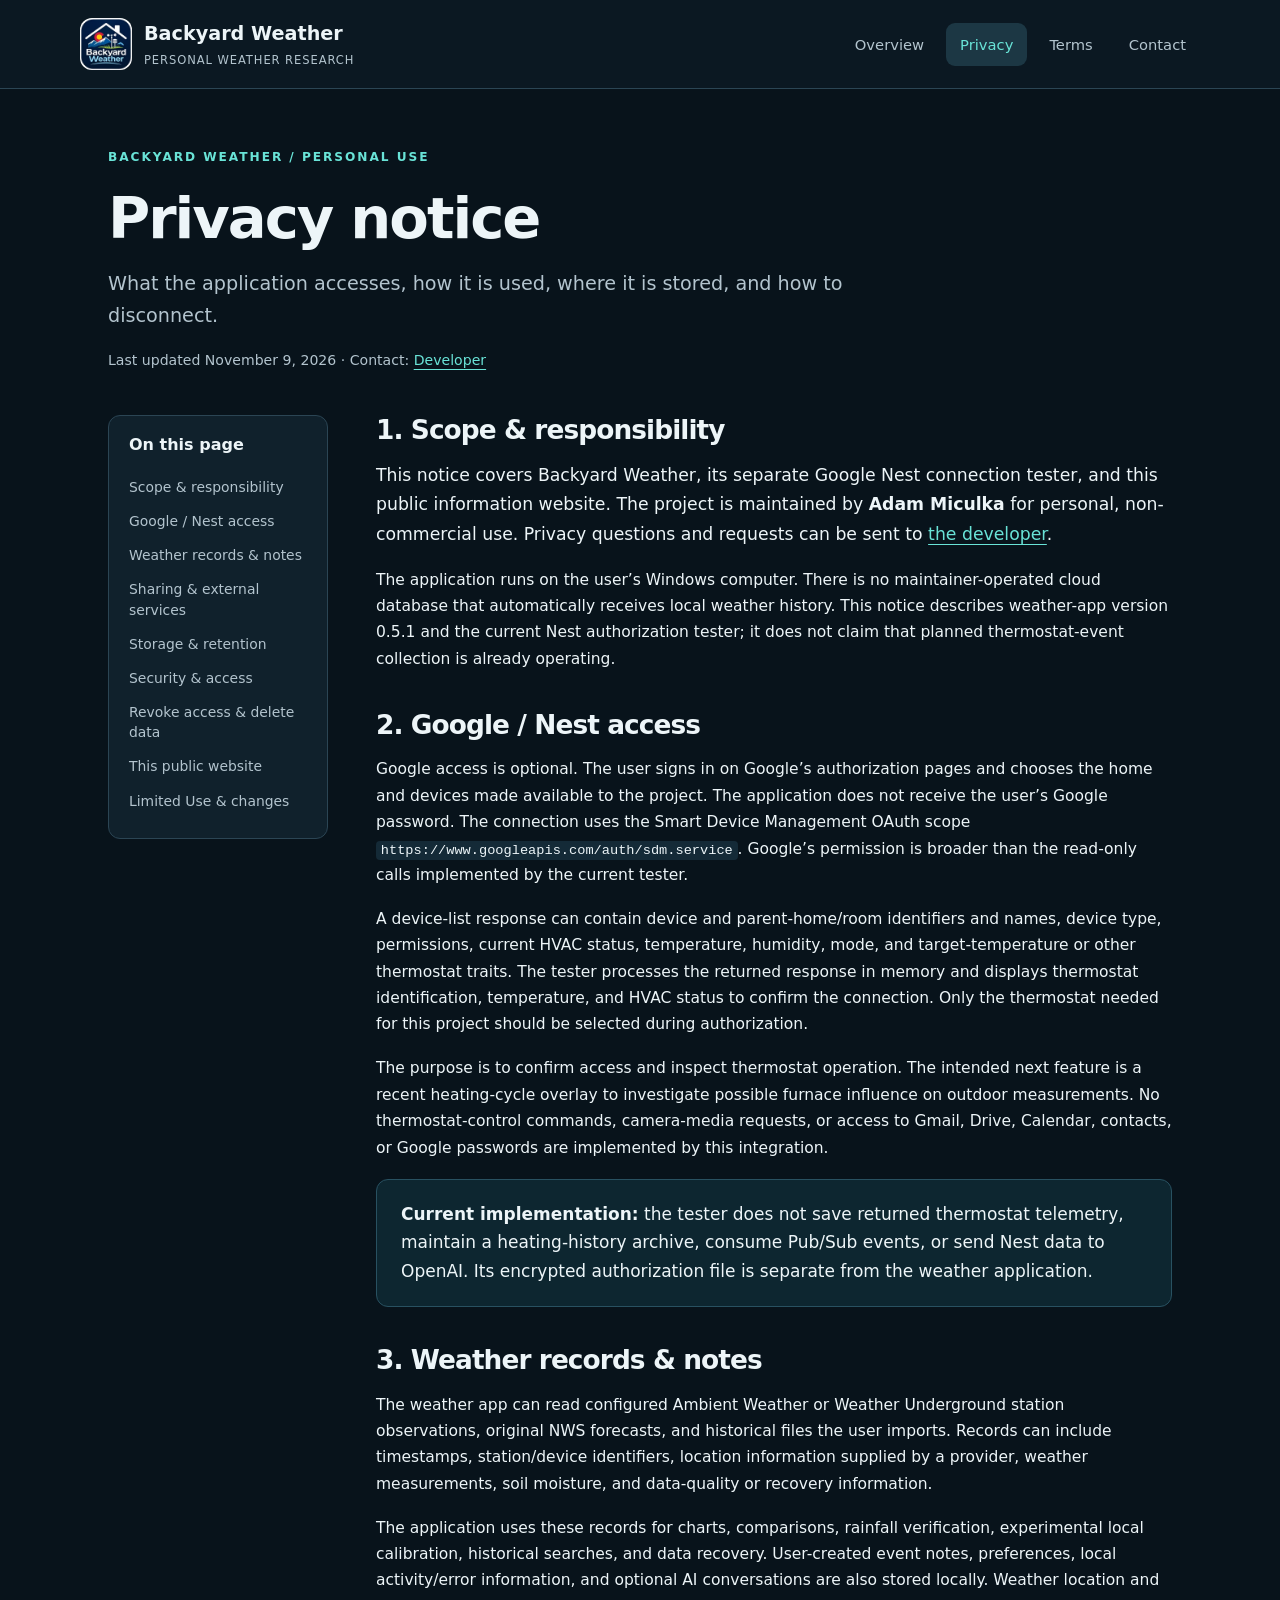
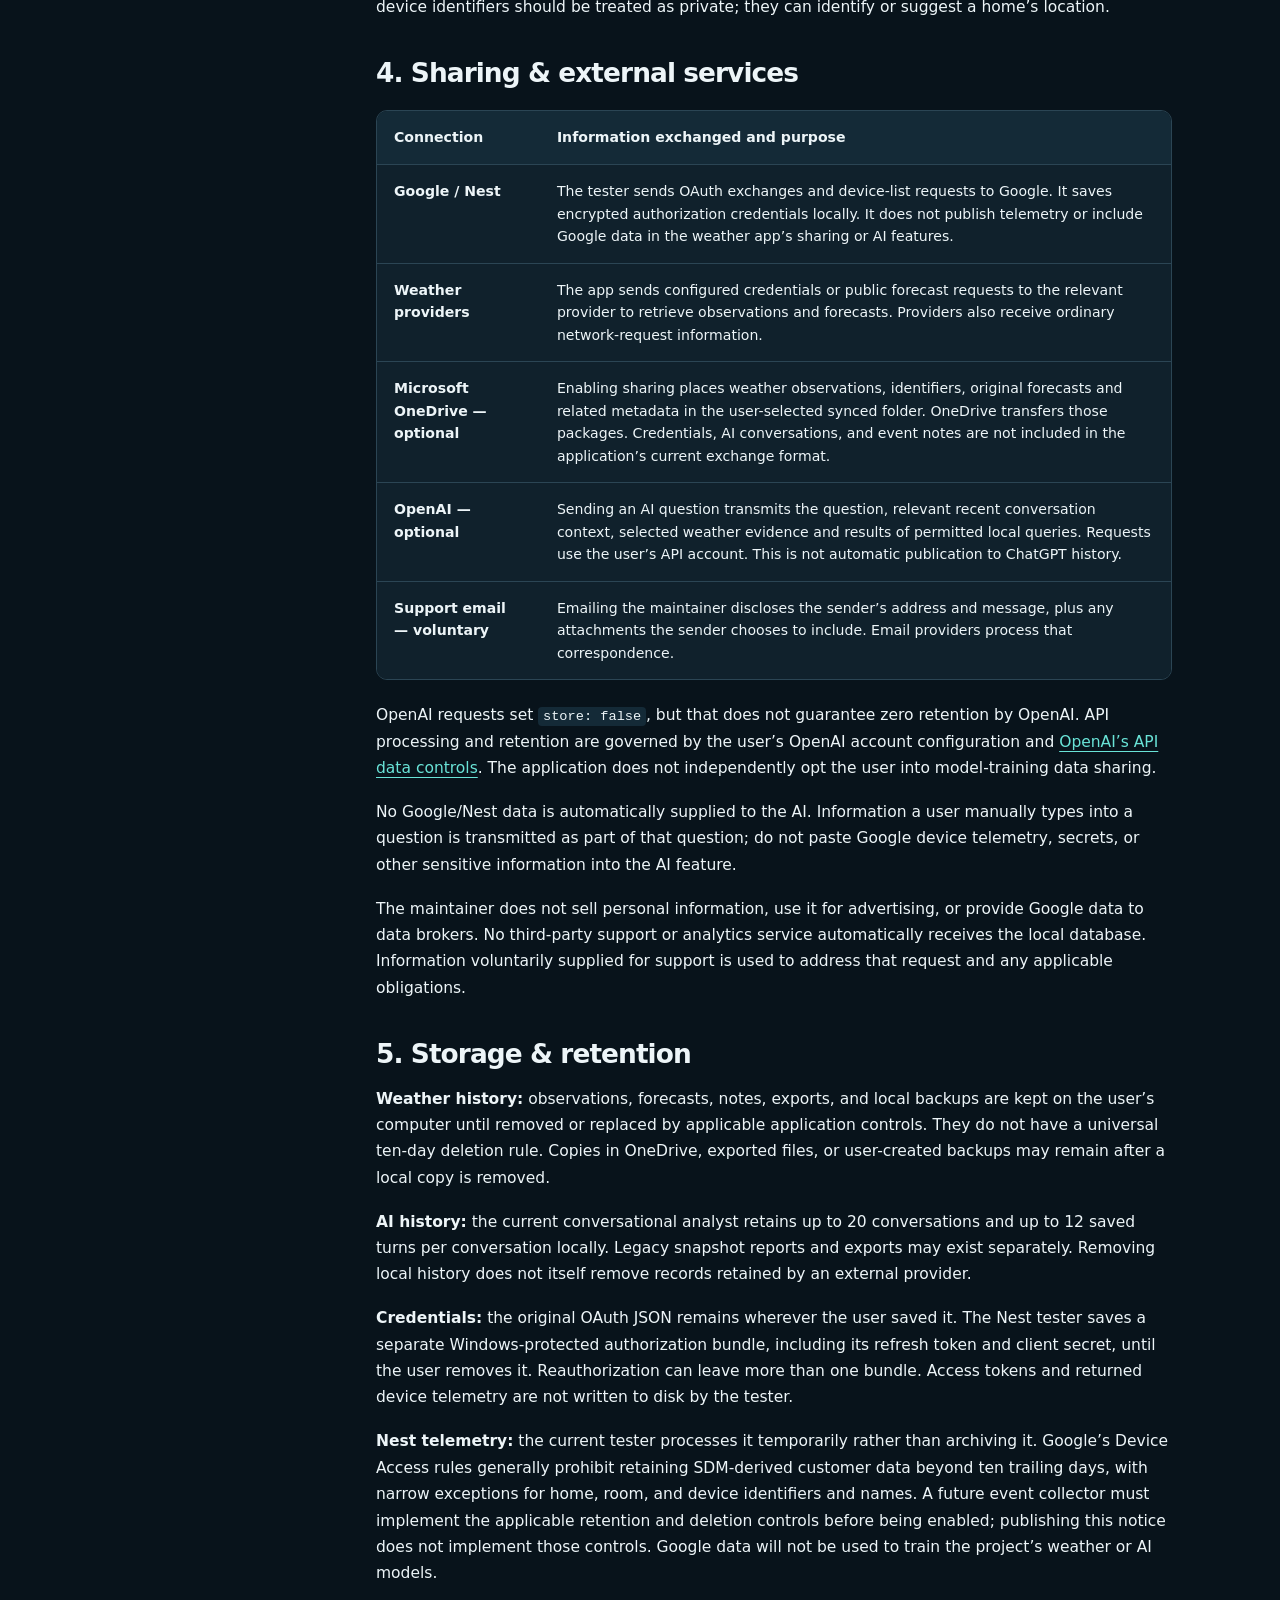
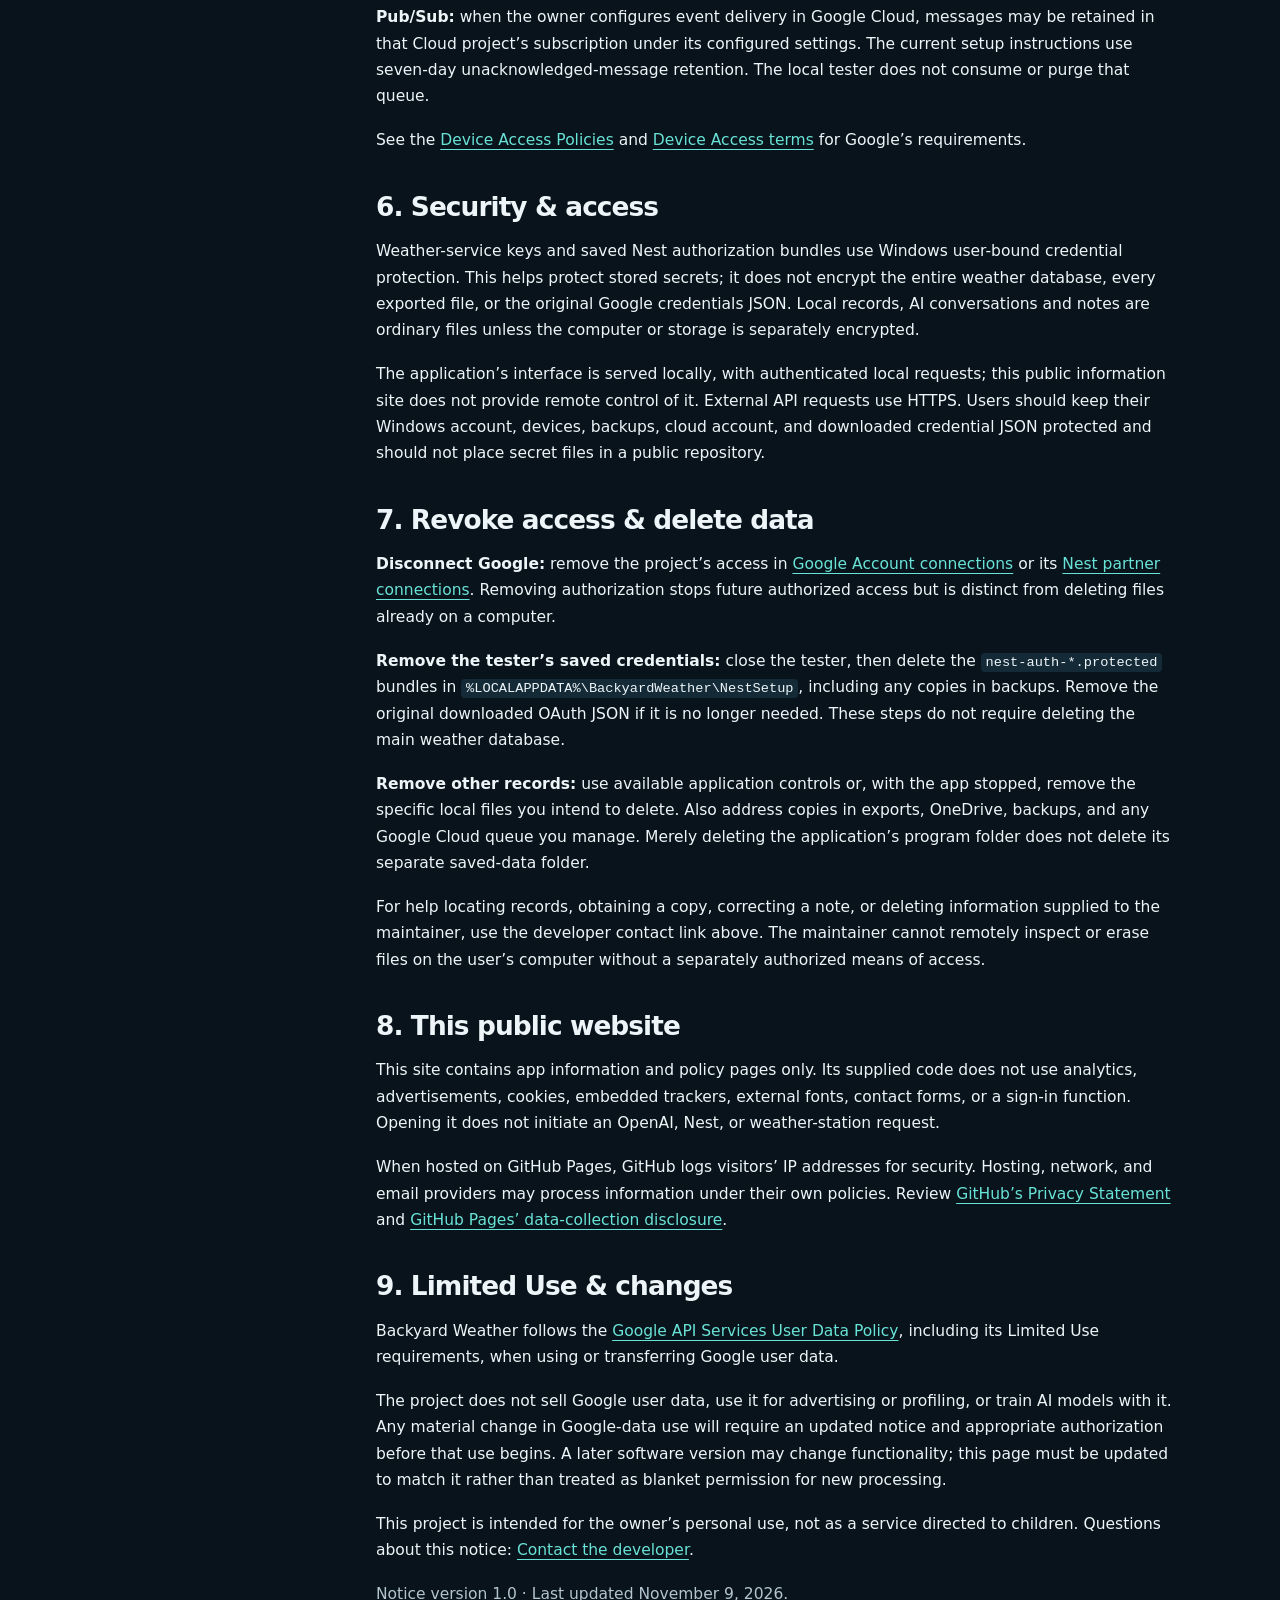
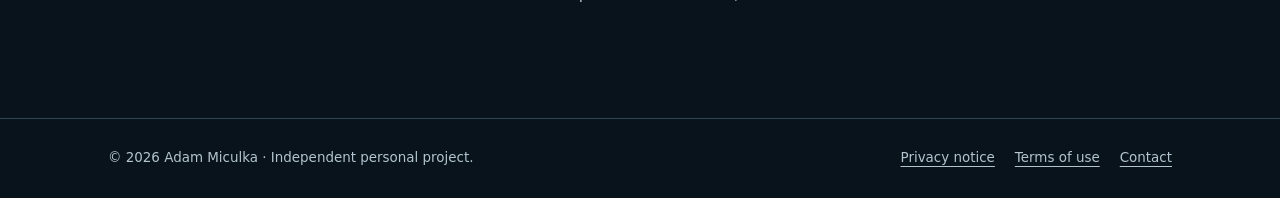
==== commit 8c2db08c: "Use developer contact labels in privacy notice" ====
--- a/docs/privacy.html
+++ b/docs/privacy.html
@@ -14,12 +14,12 @@
 <body>
 <a class="skip" href="#main">Skip to content</a>
 <header><div class="bar"><a class="brand" href="index.html"><img src="assets/backyard-weather-logo.webp" width="52" height="52" alt=""><span>Backyard Weather<small>Personal weather research</small></span></a><nav class="nav" aria-label="Main navigation"><a href="index.html">Overview</a><a href="privacy.html" aria-current="page">Privacy</a><a href="terms.html">Terms</a><a href="index.html#contact">Contact</a></nav></div></header>
-<main id="main"><div class="pagehead"><p class="eyebrow">Backyard Weather / Personal use</p><h1>Privacy notice</h1><p class="lead">What the application accesses, how it is used, where it is stored, and how to disconnect.</p><p class="meta">Last updated November 9, 2026 · Contact: <a href="mailto:radars.renter_4m@icloud.com">radars.renter_4m@icloud.com</a></p></div><div class="legal-layout"><aside class="toc" aria-label="On this page"><h2>On this page</h2><a href="#scope">Scope &amp; responsibility</a><a href="#google-data">Google / Nest access</a><a href="#weather-data">Weather records &amp; notes</a><a href="#sharing">Sharing &amp; external services</a><a href="#retention">Storage &amp; retention</a><a href="#security">Security &amp; access</a><a href="#choices">Revoke access &amp; delete data</a><a href="#website">This public website</a><a href="#limited-use">Limited Use &amp; changes</a></aside><article class="prose"><section id="scope" aria-labelledby="scope-heading"><h2 id="scope-heading">1. Scope &amp; responsibility</h2><p class="intro">This notice covers Backyard Weather, its separate Google Nest connection tester, and this public information website. The project is maintained by <strong>Adam Miculka</strong> for personal, non-commercial use. Privacy questions and requests can be sent to <a href="mailto:radars.renter_4m@icloud.com">radars.renter_4m@icloud.com</a>.</p><p>The application runs on the user’s Windows computer. There is no maintainer-operated cloud database that automatically receives local weather history. This notice describes weather-app version 0.5.1 and the current Nest authorization tester; it does not claim that planned thermostat-event collection is already operating.</p></section><section id="google-data" aria-labelledby="google-data-heading"><h2 id="google-data-heading">2. Google / Nest access</h2><p>Google access is optional. The user signs in on Google’s authorization pages and chooses the home and devices made available to the project. The application does not receive the user’s Google password. The connection uses the Smart Device Management OAuth scope <code>https://www.googleapis.com/auth/sdm.service</code>. Google’s permission is broader than the read-only calls implemented by the current tester.</p><p>A device-list response can contain device and parent-home/room identifiers and names, device type, permissions, current HVAC status, temperature, humidity, mode, and target-temperature or other thermostat traits. The tester processes the returned response in memory and displays thermostat identification, temperature, and HVAC status to confirm the connection. Only the thermostat needed for this project should be selected during authorization.</p><p>The purpose is to confirm access and inspect thermostat operation. The intended next feature is a recent heating-cycle overlay to investigate possible furnace influence on outdoor measurements. No thermostat-control commands, camera-media requests, or access to Gmail, Drive, Calendar, contacts, or Google passwords are implemented by this integration.</p><div class="note"><strong>Current implementation:</strong> the tester does not save returned thermostat telemetry, maintain a heating-history archive, consume Pub/Sub events, or send Nest data to OpenAI. Its encrypted authorization file is separate from the weather application.</div></section><section id="weather-data" aria-labelledby="weather-data-heading"><h2 id="weather-data-heading">3. Weather records &amp; notes</h2><p>The weather app can read configured Ambient Weather or Weather Underground station observations, original NWS forecasts, and historical files the user imports. Records can include timestamps, station/device identifiers, location information supplied by a provider, weather measurements, soil moisture, and data-quality or recovery information.</p><p>The application uses these records for charts, comparisons, rainfall verification, experimental local calibration, historical searches, and data recovery. User-created event notes, preferences, local activity/error information, and optional AI conversations are also stored locally. Weather location and device identifiers should be treated as private; they can identify or suggest a home’s location.</p></section><section id="sharing" aria-labelledby="sharing-heading"><h2 id="sharing-heading">4. Sharing &amp; external services</h2><div class="table-wrap"><table><thead><tr><th scope="col">Connection</th><th scope="col">Information exchanged and purpose</th></tr></thead><tbody>
+<main id="main"><div class="pagehead"><p class="eyebrow">Backyard Weather / Personal use</p><h1>Privacy notice</h1><p class="lead">What the application accesses, how it is used, where it is stored, and how to disconnect.</p><p class="meta">Last updated November 9, 2026 · Contact: <a href="mailto:radars.renter_4m@icloud.com">Developer</a></p></div><div class="legal-layout"><aside class="toc" aria-label="On this page"><h2>On this page</h2><a href="#scope">Scope &amp; responsibility</a><a href="#google-data">Google / Nest access</a><a href="#weather-data">Weather records &amp; notes</a><a href="#sharing">Sharing &amp; external services</a><a href="#retention">Storage &amp; retention</a><a href="#security">Security &amp; access</a><a href="#choices">Revoke access &amp; delete data</a><a href="#website">This public website</a><a href="#limited-use">Limited Use &amp; changes</a></aside><article class="prose"><section id="scope" aria-labelledby="scope-heading"><h2 id="scope-heading">1. Scope &amp; responsibility</h2><p class="intro">This notice covers Backyard Weather, its separate Google Nest connection tester, and this public information website. The project is maintained by <strong>Adam Miculka</strong> for personal, non-commercial use. Privacy questions and requests can be sent to <a href="mailto:radars.renter_4m@icloud.com">the developer</a>.</p><p>The application runs on the user’s Windows computer. There is no maintainer-operated cloud database that automatically receives local weather history. This notice describes weather-app version 0.5.1 and the current Nest authorization tester; it does not claim that planned thermostat-event collection is already operating.</p></section><section id="google-data" aria-labelledby="google-data-heading"><h2 id="google-data-heading">2. Google / Nest access</h2><p>Google access is optional. The user signs in on Google’s authorization pages and chooses the home and devices made available to the project. The application does not receive the user’s Google password. The connection uses the Smart Device Management OAuth scope <code>https://www.googleapis.com/auth/sdm.service</code>. Google’s permission is broader than the read-only calls implemented by the current tester.</p><p>A device-list response can contain device and parent-home/room identifiers and names, device type, permissions, current HVAC status, temperature, humidity, mode, and target-temperature or other thermostat traits. The tester processes the returned response in memory and displays thermostat identification, temperature, and HVAC status to confirm the connection. Only the thermostat needed for this project should be selected during authorization.</p><p>The purpose is to confirm access and inspect thermostat operation. The intended next feature is a recent heating-cycle overlay to investigate possible furnace influence on outdoor measurements. No thermostat-control commands, camera-media requests, or access to Gmail, Drive, Calendar, contacts, or Google passwords are implemented by this integration.</p><div class="note"><strong>Current implementation:</strong> the tester does not save returned thermostat telemetry, maintain a heating-history archive, consume Pub/Sub events, or send Nest data to OpenAI. Its encrypted authorization file is separate from the weather application.</div></section><section id="weather-data" aria-labelledby="weather-data-heading"><h2 id="weather-data-heading">3. Weather records &amp; notes</h2><p>The weather app can read configured Ambient Weather or Weather Underground station observations, original NWS forecasts, and historical files the user imports. Records can include timestamps, station/device identifiers, location information supplied by a provider, weather measurements, soil moisture, and data-quality or recovery information.</p><p>The application uses these records for charts, comparisons, rainfall verification, experimental local calibration, historical searches, and data recovery. User-created event notes, preferences, local activity/error information, and optional AI conversations are also stored locally. Weather location and device identifiers should be treated as private; they can identify or suggest a home’s location.</p></section><section id="sharing" aria-labelledby="sharing-heading"><h2 id="sharing-heading">4. Sharing &amp; external services</h2><div class="table-wrap"><table><thead><tr><th scope="col">Connection</th><th scope="col">Information exchanged and purpose</th></tr></thead><tbody>
 <tr><td><strong>Google / Nest</strong></td><td>The tester sends OAuth exchanges and device-list requests to Google. It saves encrypted authorization credentials locally. It does not publish telemetry or include Google data in the weather app’s sharing or AI features.</td></tr>
 <tr><td><strong>Weather providers</strong></td><td>The app sends configured credentials or public forecast requests to the relevant provider to retrieve observations and forecasts. Providers also receive ordinary network-request information.</td></tr>
 <tr><td><strong>Microsoft OneDrive — optional</strong></td><td>Enabling sharing places weather observations, identifiers, original forecasts and related metadata in the user-selected synced folder. OneDrive transfers those packages. Credentials, AI conversations, and event notes are not included in the application’s current exchange format.</td></tr>
 <tr><td><strong>OpenAI — optional</strong></td><td>Sending an AI question transmits the question, relevant recent conversation context, selected weather evidence and results of permitted local queries. Requests use the user’s API account. This is not automatic publication to ChatGPT history.</td></tr>
 <tr><td><strong>Support email — voluntary</strong></td><td>Emailing the maintainer discloses the sender’s address and message, plus any attachments the sender chooses to include. Email providers process that correspondence.</td></tr>
-</tbody></table></div><p>OpenAI requests set <code>store: false</code>, but that does not guarantee zero retention by OpenAI. API processing and retention are governed by the user’s OpenAI account configuration and <a href="https://developers.openai.com/api/docs/guides/your-data">OpenAI’s API data controls</a>. The application does not independently opt the user into model-training data sharing.</p><p>No Google/Nest data is automatically supplied to the AI. Information a user manually types into a question is transmitted as part of that question; do not paste Google device telemetry, secrets, or other sensitive information into the AI feature.</p><p>The maintainer does not sell personal information, use it for advertising, or provide Google data to data brokers. No third-party support or analytics service automatically receives the local database. Information voluntarily supplied for support is used to address that request and any applicable obligations.</p></section><section id="retention" aria-labelledby="retention-heading"><h2 id="retention-heading">5. Storage &amp; retention</h2><p><strong>Weather history:</strong> observations, forecasts, notes, exports, and local backups are kept on the user’s computer until removed or replaced by applicable application controls. They do not have a universal ten-day deletion rule. Copies in OneDrive, exported files, or user-created backups may remain after a local copy is removed.</p><p><strong>AI history:</strong> the current conversational analyst retains up to 20 conversations and up to 12 saved turns per conversation locally. Legacy snapshot reports and exports may exist separately. Removing local history does not itself remove records retained by an external provider.</p><p><strong>Credentials:</strong> the original OAuth JSON remains wherever the user saved it. The Nest tester saves a separate Windows-protected authorization bundle, including its refresh token and client secret, until the user removes it. Reauthorization can leave more than one bundle. Access tokens and returned device telemetry are not written to disk by the tester.</p><p><strong>Nest telemetry:</strong> the current tester processes it temporarily rather than archiving it. Google’s Device Access rules generally prohibit retaining SDM-derived customer data beyond ten trailing days, with narrow exceptions for home, room, and device identifiers and names. A future event collector must implement the applicable retention and deletion controls before being enabled; publishing this notice does not implement those controls. Google data will not be used to train the project’s weather or AI models.</p><p><strong>Pub/Sub:</strong> when the owner configures event delivery in Google Cloud, messages may be retained in that Cloud project’s subscription under its configured settings. The current setup instructions use seven-day unacknowledged-message retention. The local tester does not consume or purge that queue.</p><p>See the <a href="https://developers.google.com/nest/device-access/policies">Device Access Policies</a> and <a href="https://developers.google.com/nest/device-access/project/tos">Device Access terms</a> for Google’s requirements.</p></section><section id="security" aria-labelledby="security-heading"><h2 id="security-heading">6. Security &amp; access</h2><p>Weather-service keys and saved Nest authorization bundles use Windows user-bound credential protection. This helps protect stored secrets; it does not encrypt the entire weather database, every exported file, or the original Google credentials JSON. Local records, AI conversations and notes are ordinary files unless the computer or storage is separately encrypted.</p><p>The application’s interface is served locally, with authenticated local requests; this public information site does not provide remote control of it. External API requests use HTTPS. Users should keep their Windows account, devices, backups, cloud account, and downloaded credential JSON protected and should not place secret files in a public repository.</p></section><section id="choices" aria-labelledby="choices-heading"><h2 id="choices-heading">7. Revoke access &amp; delete data</h2><p><strong>Disconnect Google:</strong> remove the project’s access in <a href="https://myaccount.google.com/connections">Google Account connections</a> or its <a href="https://nestservices.google.com/partnerconnections">Nest partner connections</a>. Removing authorization stops future authorized access but is distinct from deleting files already on a computer.</p><p><strong>Remove the tester’s saved credentials:</strong> close the tester, then delete the <code>nest-auth-*.protected</code> bundles in <code>%LOCALAPPDATA%\BackyardWeather\NestSetup</code>, including any copies in backups. Remove the original downloaded OAuth JSON if it is no longer needed. These steps do not require deleting the main weather database.</p><p><strong>Remove other records:</strong> use available application controls or, with the app stopped, remove the specific local files you intend to delete. Also address copies in exports, OneDrive, backups, and any Google Cloud queue you manage. Merely deleting the application’s program folder does not delete its separate saved-data folder.</p><p>For help locating records, obtaining a copy, correcting a note, or deleting information supplied to the maintainer, contact the address above. The maintainer cannot remotely inspect or erase files on the user’s computer without a separately authorized means of access.</p></section><section id="website" aria-labelledby="website-heading"><h2 id="website-heading">8. This public website</h2><p>This site contains app information and policy pages only. Its supplied code does not use analytics, advertisements, cookies, embedded trackers, external fonts, contact forms, or a sign-in function. Opening it does not initiate an OpenAI, Nest, or weather-station request.</p><p>When hosted on GitHub Pages, GitHub logs visitors’ IP addresses for security. Hosting, network, and email providers may process information under their own policies. Review <a href="https://docs.github.com/en/site-policy/privacy-policies/github-general-privacy-statement">GitHub’s Privacy Statement</a> and <a href="https://docs.github.com/en/pages/getting-started-with-github-pages/what-is-github-pages#data-collection">GitHub Pages’ data-collection disclosure</a>.</p></section><section id="limited-use" aria-labelledby="limited-use-heading"><h2 id="limited-use-heading">9. Limited Use &amp; changes</h2><p>Backyard Weather follows the <a href="https://developers.google.com/terms/api-services-user-data-policy">Google API Services User Data Policy</a>, including its Limited Use requirements, when using or transferring Google user data.</p><p>The project does not sell Google user data, use it for advertising or profiling, or train AI models with it. Any material change in Google-data use will require an updated notice and appropriate authorization before that use begins. A later software version may change functionality; this page must be updated to match it rather than treated as blanket permission for new processing.</p><p>This project is intended for the owner’s personal use, not as a service directed to children. Questions about this notice: <a href="mailto:radars.renter_4m@icloud.com">radars.renter_4m@icloud.com</a>.</p><p class="small muted">Notice version 1.0 · Last updated November 9, 2026.</p></section></article></div></main>
+</tbody></table></div><p>OpenAI requests set <code>store: false</code>, but that does not guarantee zero retention by OpenAI. API processing and retention are governed by the user’s OpenAI account configuration and <a href="https://developers.openai.com/api/docs/guides/your-data">OpenAI’s API data controls</a>. The application does not independently opt the user into model-training data sharing.</p><p>No Google/Nest data is automatically supplied to the AI. Information a user manually types into a question is transmitted as part of that question; do not paste Google device telemetry, secrets, or other sensitive information into the AI feature.</p><p>The maintainer does not sell personal information, use it for advertising, or provide Google data to data brokers. No third-party support or analytics service automatically receives the local database. Information voluntarily supplied for support is used to address that request and any applicable obligations.</p></section><section id="retention" aria-labelledby="retention-heading"><h2 id="retention-heading">5. Storage &amp; retention</h2><p><strong>Weather history:</strong> observations, forecasts, notes, exports, and local backups are kept on the user’s computer until removed or replaced by applicable application controls. They do not have a universal ten-day deletion rule. Copies in OneDrive, exported files, or user-created backups may remain after a local copy is removed.</p><p><strong>AI history:</strong> the current conversational analyst retains up to 20 conversations and up to 12 saved turns per conversation locally. Legacy snapshot reports and exports may exist separately. Removing local history does not itself remove records retained by an external provider.</p><p><strong>Credentials:</strong> the original OAuth JSON remains wherever the user saved it. The Nest tester saves a separate Windows-protected authorization bundle, including its refresh token and client secret, until the user removes it. Reauthorization can leave more than one bundle. Access tokens and returned device telemetry are not written to disk by the tester.</p><p><strong>Nest telemetry:</strong> the current tester processes it temporarily rather than archiving it. Google’s Device Access rules generally prohibit retaining SDM-derived customer data beyond ten trailing days, with narrow exceptions for home, room, and device identifiers and names. A future event collector must implement the applicable retention and deletion controls before being enabled; publishing this notice does not implement those controls. Google data will not be used to train the project’s weather or AI models.</p><p><strong>Pub/Sub:</strong> when the owner configures event delivery in Google Cloud, messages may be retained in that Cloud project’s subscription under its configured settings. The current setup instructions use seven-day unacknowledged-message retention. The local tester does not consume or purge that queue.</p><p>See the <a href="https://developers.google.com/nest/device-access/policies">Device Access Policies</a> and <a href="https://developers.google.com/nest/device-access/project/tos">Device Access terms</a> for Google’s requirements.</p></section><section id="security" aria-labelledby="security-heading"><h2 id="security-heading">6. Security &amp; access</h2><p>Weather-service keys and saved Nest authorization bundles use Windows user-bound credential protection. This helps protect stored secrets; it does not encrypt the entire weather database, every exported file, or the original Google credentials JSON. Local records, AI conversations and notes are ordinary files unless the computer or storage is separately encrypted.</p><p>The application’s interface is served locally, with authenticated local requests; this public information site does not provide remote control of it. External API requests use HTTPS. Users should keep their Windows account, devices, backups, cloud account, and downloaded credential JSON protected and should not place secret files in a public repository.</p></section><section id="choices" aria-labelledby="choices-heading"><h2 id="choices-heading">7. Revoke access &amp; delete data</h2><p><strong>Disconnect Google:</strong> remove the project’s access in <a href="https://myaccount.google.com/connections">Google Account connections</a> or its <a href="https://nestservices.google.com/partnerconnections">Nest partner connections</a>. Removing authorization stops future authorized access but is distinct from deleting files already on a computer.</p><p><strong>Remove the tester’s saved credentials:</strong> close the tester, then delete the <code>nest-auth-*.protected</code> bundles in <code>%LOCALAPPDATA%\BackyardWeather\NestSetup</code>, including any copies in backups. Remove the original downloaded OAuth JSON if it is no longer needed. These steps do not require deleting the main weather database.</p><p><strong>Remove other records:</strong> use available application controls or, with the app stopped, remove the specific local files you intend to delete. Also address copies in exports, OneDrive, backups, and any Google Cloud queue you manage. Merely deleting the application’s program folder does not delete its separate saved-data folder.</p><p>For help locating records, obtaining a copy, correcting a note, or deleting information supplied to the maintainer, use the developer contact link above. The maintainer cannot remotely inspect or erase files on the user’s computer without a separately authorized means of access.</p></section><section id="website" aria-labelledby="website-heading"><h2 id="website-heading">8. This public website</h2><p>This site contains app information and policy pages only. Its supplied code does not use analytics, advertisements, cookies, embedded trackers, external fonts, contact forms, or a sign-in function. Opening it does not initiate an OpenAI, Nest, or weather-station request.</p><p>When hosted on GitHub Pages, GitHub logs visitors’ IP addresses for security. Hosting, network, and email providers may process information under their own policies. Review <a href="https://docs.github.com/en/site-policy/privacy-policies/github-general-privacy-statement">GitHub’s Privacy Statement</a> and <a href="https://docs.github.com/en/pages/getting-started-with-github-pages/what-is-github-pages#data-collection">GitHub Pages’ data-collection disclosure</a>.</p></section><section id="limited-use" aria-labelledby="limited-use-heading"><h2 id="limited-use-heading">9. Limited Use &amp; changes</h2><p>Backyard Weather follows the <a href="https://developers.google.com/terms/api-services-user-data-policy">Google API Services User Data Policy</a>, including its Limited Use requirements, when using or transferring Google user data.</p><p>The project does not sell Google user data, use it for advertising or profiling, or train AI models with it. Any material change in Google-data use will require an updated notice and appropriate authorization before that use begins. A later software version may change functionality; this page must be updated to match it rather than treated as blanket permission for new processing.</p><p>This project is intended for the owner’s personal use, not as a service directed to children. Questions about this notice: <a href="mailto:radars.renter_4m@icloud.com">Contact the developer</a>.</p><p class="small muted">Notice version 1.0 · Last updated November 9, 2026.</p></section></article></div></main>
 <footer><div class="inner"><span>© 2026 Adam Miculka · Independent personal project.</span><nav class="footlinks" aria-label="Footer navigation"><a href="privacy.html">Privacy notice</a><a href="terms.html">Terms of use</a><a href="index.html#contact">Contact</a></nav></div></footer>
 </body></html>
